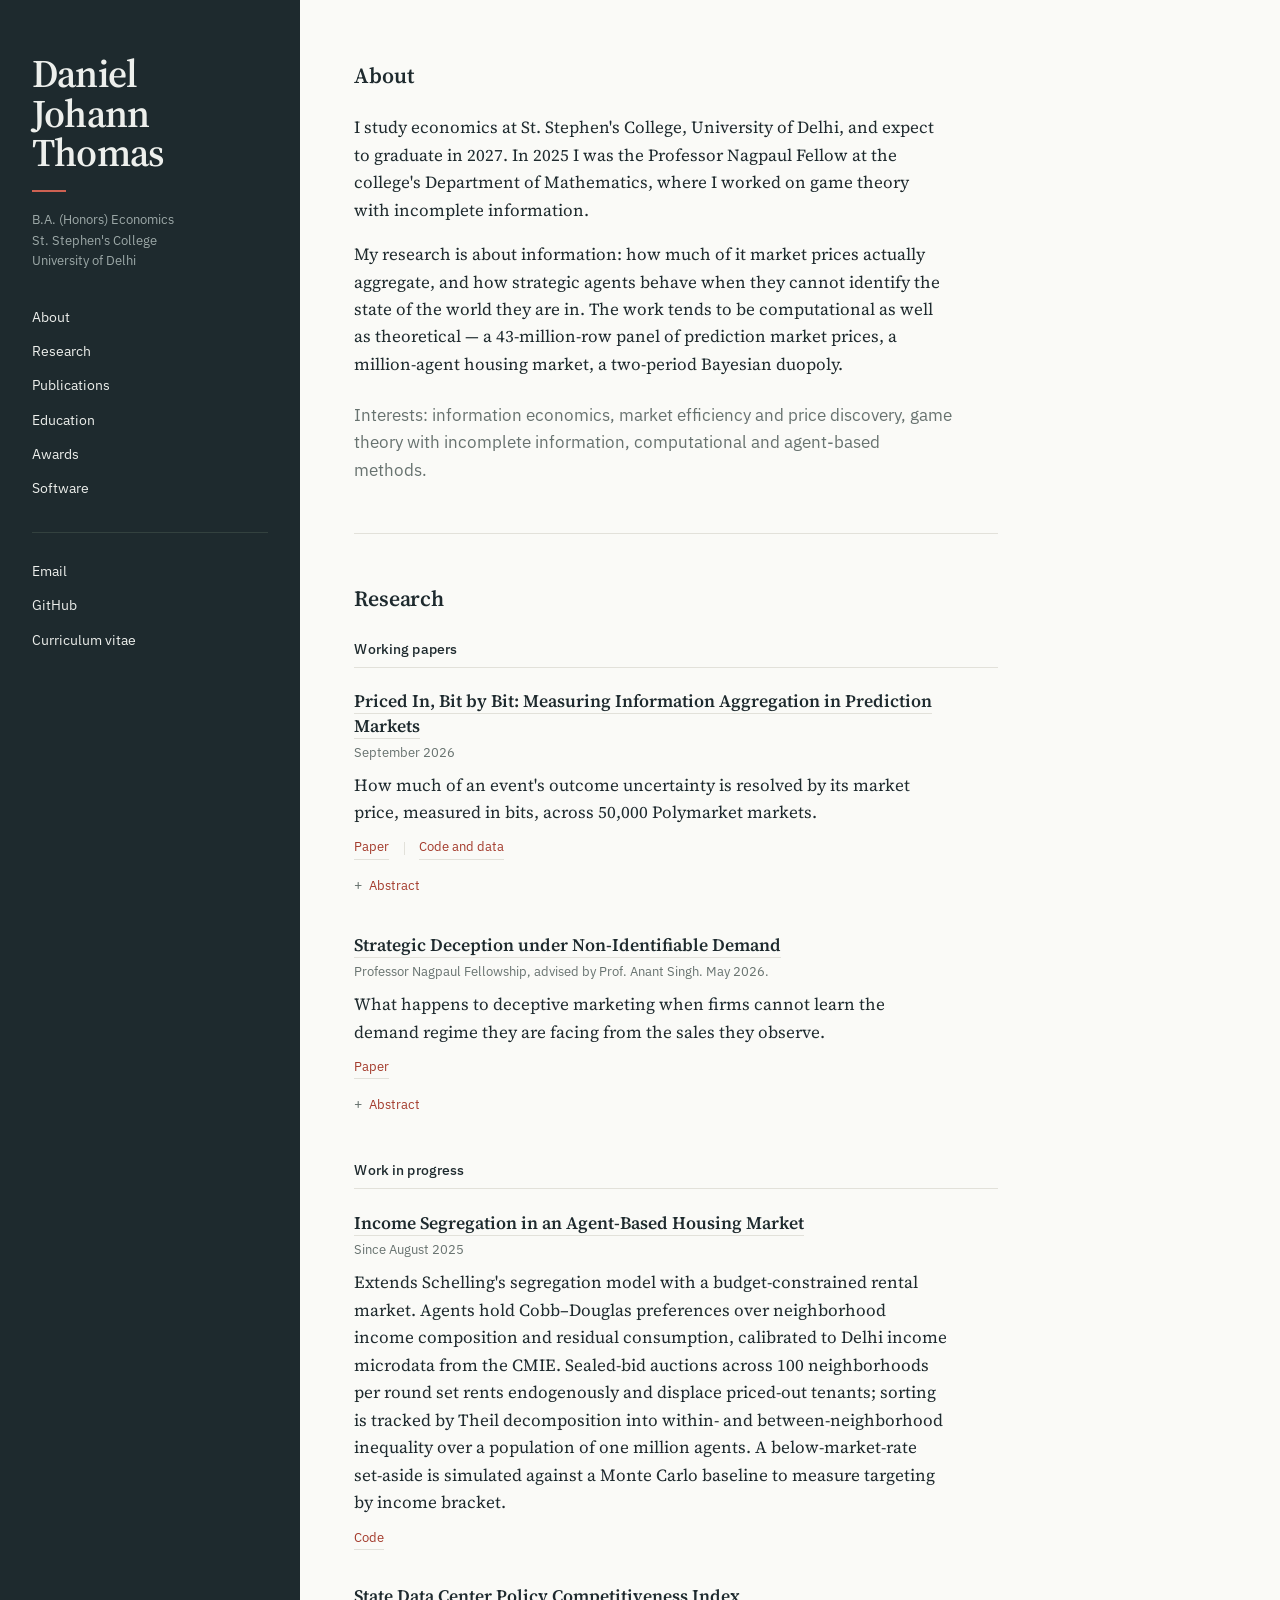
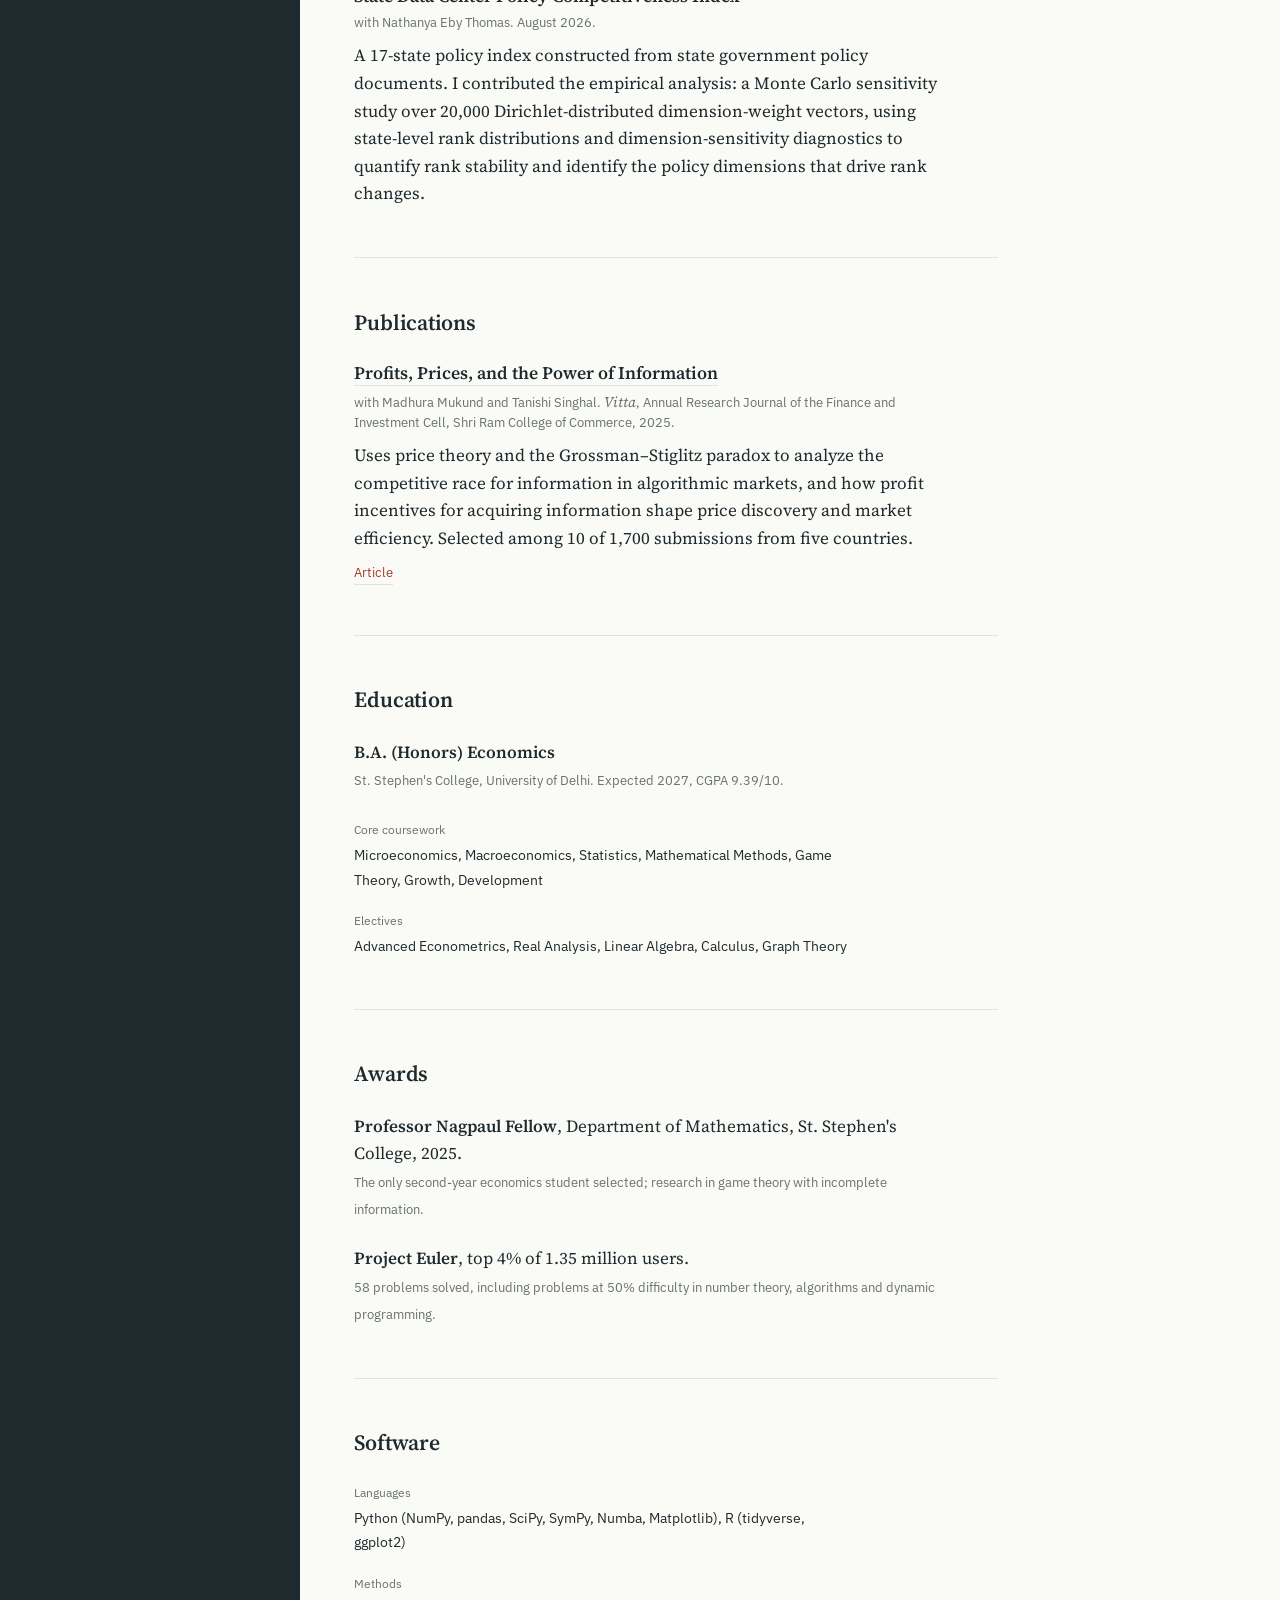
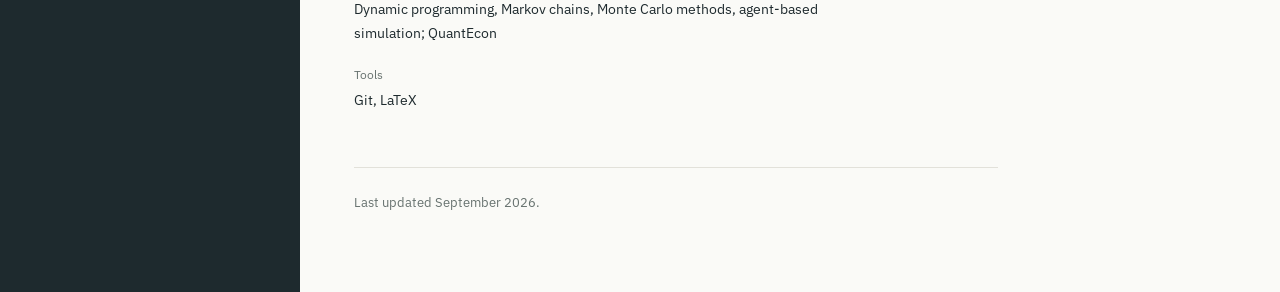
==== index.html @ 1398a34a "updated links" ====
<!DOCTYPE html>
<html lang="en">
<head>
<meta charset="utf-8">
<meta name="viewport" content="width=device-width, initial-scale=1">
<title>Daniel Johann Thomas</title>

<!-- ============================================================
     LINKS TO FILL IN before you publish (search for "FILL IN"):
       1. cv.pdf                              -> drop your CV in the repo root
       2. papers/priced-in-bit-by-bit.pdf     -> prediction markets paper
       3. papers/strategic-deception.pdf      -> Nagpaul paper
       4. GitHub repo URLs (3 of them)
       5. The Vitta article URL
       6. og:url / canonical, if your site lives somewhere else
     ============================================================ -->

<meta name="description" content="Daniel Johann Thomas is an undergraduate economist at St. Stephen's College, University of Delhi, working on information aggregation in markets, games of incomplete information, and computational economics.">
<link rel="canonical" href="https://danielthomas-econ.github.io/">
<meta property="og:type" content="profile">
<meta property="og:title" content="Daniel Johann Thomas">
<meta property="og:description" content="Undergraduate economist at St. Stephen's College, University of Delhi. Information economics, market efficiency, and computational methods.">
<meta property="og:url" content="https://danielthomas-econ.github.io/">
<meta name="twitter:card" content="summary">

<link rel="preconnect" href="https://fonts.googleapis.com">
<link rel="preconnect" href="https://fonts.gstatic.com" crossorigin>
<link href="https://fonts.googleapis.com/css2?family=IBM+Plex+Sans:wght@400;500&family=Source+Serif+4:ital,opsz,wght@0,8..60,400..700;1,8..60,400..700&display=swap" rel="stylesheet">

<style>
:root{
  --paper:#FAFAF7;
  --ink:#1E2A2E;
  --muted:#67726F;
  --rule:#E2E1DA;
  --accent:#A33A2B;
  --rail-bg:#1E2A2E;
  --rail-ink:#EDEFEC;
  --rail-muted:#9DA9A8;
  --rail-rule:#33413F;
  --rail-accent:#CE6152;
  --serif:'Source Serif 4','Iowan Old Style',Georgia,'Times New Roman',serif;
  --sans:'IBM Plex Sans',-apple-system,BlinkMacSystemFont,'Segoe UI',Helvetica,Arial,sans-serif;
}
@media (prefers-color-scheme: dark){
  :root{
    --paper:#15191A;
    --ink:#E4E8E5;
    --muted:#96A09E;
    --rule:#29312F;
    --accent:#E08272;
    --rail-bg:#0E1213;
    --rail-ink:#E9ECEA;
    --rail-muted:#8E9A98;
    --rail-rule:#252D2E;
    --rail-accent:#E08272;
  }
}

*,*::before,*::after{box-sizing:border-box;}
html{scroll-behavior:smooth;-webkit-text-size-adjust:100%;}
body{
  margin:0;
  background:var(--paper);
  color:var(--ink);
  font-family:var(--serif);
  font-size:17px;
  line-height:1.62;
  font-synthesis-weight:none;
  -webkit-font-smoothing:antialiased;
}

.skip{
  position:absolute;left:-9999px;top:0;z-index:10;
  background:var(--paper);color:var(--accent);
  padding:.6rem 1rem;font-family:var(--sans);font-size:.85rem;
}
.skip:focus{left:0;}

a{color:inherit;}
a:focus-visible,summary:focus-visible{
  outline:2px solid var(--accent);
  outline-offset:3px;
  border-radius:1px;
}

/* ---------- layout ---------- */
.shell{
  display:grid;
  grid-template-columns:300px minmax(0,1fr);
  min-height:100vh;
  background:linear-gradient(to right,var(--rail-bg) 0 300px,var(--paper) 300px);
}

/* ---------- rail ---------- */
.rail{
  background:var(--rail-bg);
  color:var(--rail-ink);
  padding:3.4rem 2rem 2.4rem;
  position:sticky;top:0;
  height:100vh;height:100dvh;
  overflow-y:auto;
}
.rail .portrait{
  display:block;width:104px;height:104px;
  object-fit:cover;border-radius:50%;
  margin:0 0 1.6rem;
}
.rail h1{
  font-family:var(--serif);
  font-size:2.45rem;
  font-weight:600;
  line-height:1.0;
  letter-spacing:-.02em;
  margin:0;
}
.rail h1 span{display:block;}
.mark{
  width:34px;height:2px;
  background:var(--rail-accent);
  margin:1.15rem 0 1.05rem;
}
.rail .role{
  font-family:var(--sans);
  font-size:.83rem;
  line-height:1.55;
  color:var(--rail-muted);
  margin:0;
}
.rail nav{margin-top:2rem;}
.rail ul{list-style:none;margin:0;padding:0;}
.rail li{margin:0 0 .42rem;}
.rail nav a,.contact a{
  font-family:var(--sans);
  font-size:.86rem;
  color:var(--rail-ink);
  text-decoration:none;
  border-bottom:1px solid transparent;
  padding-bottom:1px;
  transition:border-color .15s ease,color .15s ease;
}
.rail nav a:hover,.contact a:hover{
  color:var(--rail-accent);
  border-bottom-color:var(--rail-accent);
}
.contact{
  margin-top:1.9rem;
  padding-top:1.5rem;
  border-top:1px solid var(--rail-rule);
}
.contact a{word-break:break-word;}

/* ---------- content ---------- */
main{padding:3.6rem 3.4rem 5rem;max-width:47rem;}
section{margin:0 0 3.1rem;scroll-margin-top:1.5rem;}
section:first-of-type{margin-top:0;}
section + section{
  padding-top:2.9rem;
  border-top:1px solid var(--rule);
}
h2{
  font-family:var(--serif);
  font-size:1.36rem;
  font-weight:600;
  letter-spacing:-.01em;
  margin:0 0 1.35rem;
  scroll-margin-top:1.5rem;
}
h3{
  font-family:var(--sans);
  font-size:.85rem;
  font-weight:500;
  letter-spacing:.01em;
  color:var(--ink);
  margin:2.6rem 0 1.35rem;
  padding-bottom:.45rem;
  border-bottom:1px solid var(--rule);
}
h3:first-of-type{margin-top:0;}
p{margin:0 0 1.05rem;max-width:66ch;}
p:last-child{margin-bottom:0;}

.lede p{font-size:1.06rem;}
.interests{
  font-family:var(--sans);
  font-size:.88rem;
  line-height:1.6;
  color:var(--muted);
  max-width:60ch;
  margin-top:1.5rem;
}

/* ---------- entries ---------- */
.entry{margin:0 0 2.15rem;max-width:66ch;}
.entry:last-child{margin-bottom:0;}
.entry .title{
  font-size:1.1rem;
  font-weight:600;
  line-height:1.38;
  margin:0 0 .3rem;
  max-width:none;
}
.entry .title a{
  text-decoration:none;
  border-bottom:1px solid var(--rule);
  transition:border-color .15s ease,color .15s ease;
}
.entry .title a:hover{color:var(--accent);border-bottom-color:var(--accent);}
.meta{
  font-family:var(--sans);
  font-size:.82rem;
  line-height:1.55;
  color:var(--muted);
  margin:0 0 .55rem;
  max-width:none;
}
.meta em{font-family:var(--serif);font-size:.9rem;font-style:italic;}
.summary{margin:0 0 .6rem;}

.links{
  font-family:var(--sans);
  font-size:.82rem;
  margin:.55rem 0 0;
  display:flex;
  flex-wrap:wrap;
  align-items:center;
  gap:.55rem .9rem;
  max-width:none;
}
.links a{
  color:var(--accent);
  text-decoration:none;
  border-bottom:1px solid var(--rule);
  padding-bottom:1px;
  transition:border-color .15s ease;
}
.links a:hover{border-bottom-color:var(--accent);}
.links .sep{
  display:inline-block;
  width:1px;height:.82rem;
  background:var(--rule);
}

/* ---------- abstracts ---------- */
details{margin-top:.7rem;max-width:66ch;}
summary{
  font-family:var(--sans);
  font-size:.82rem;
  color:var(--accent);
  cursor:pointer;
  list-style:none;
  display:inline-flex;
  align-items:baseline;
  gap:.42rem;
}
summary::-webkit-details-marker{display:none;}
summary::before{
  content:"+";
  font-family:var(--sans);
  font-size:.86rem;
  line-height:1;
  color:var(--muted);
}
details[open] summary::before{content:"\2212";}
details[open] summary{margin-bottom:.6rem;}
details .body{
  font-size:.97rem;
  color:var(--muted);
  border-left:1px solid var(--rule);
  padding-left:1.1rem;
}
details .body p{color:var(--muted);}

/* ---------- compact lists ---------- */
.stack{list-style:none;margin:0;padding:0;max-width:66ch;}
.stack > li{margin:0 0 1.4rem;}
.stack > li:last-child{margin-bottom:0;}
.stack .what{font-weight:600;}
.spaced{margin-top:1.6rem;}
.tools{
  font-family:var(--sans);
  font-size:.9rem;
  line-height:1.72;
  max-width:62ch;
}
.tools dt{color:var(--muted);font-size:.78rem;margin-top:1.1rem;}
.tools dt:first-child{margin-top:0;}
.tools dd{margin:.15rem 0 0;}

footer{
  margin-top:3.4rem;
  padding-top:1.5rem;
  border-top:1px solid var(--rule);
  font-family:var(--sans);
  font-size:.79rem;
  color:var(--muted);
}

/* ---------- responsive ---------- */
@media (max-width:900px){
  .shell{grid-template-columns:1fr;background:var(--paper);}
  .rail{
    position:static;height:auto;
    padding:2.6rem 1.6rem 2.2rem;
  }
  .rail h1{font-size:2.15rem;}
  .rail nav{margin-top:1.6rem;}
  .rail nav ul{display:flex;flex-wrap:wrap;gap:.35rem 1.1rem;}
  .rail nav li{margin:0;}
  .contact ul{display:flex;flex-wrap:wrap;gap:.35rem 1.1rem;}
  main{padding:2.6rem 1.6rem 3.4rem;}
  section{margin-bottom:2.5rem;}
  section + section{padding-top:2.4rem;}
}
@media (max-width:420px){
  body{font-size:16px;}
  .rail h1{font-size:1.95rem;}
}
@media (prefers-reduced-motion: reduce){
  html{scroll-behavior:auto;}
  *{transition:none !important;}
}
</style>
</head>

<body>
<a class="skip" href="#main">Skip to content</a>

<div class="shell">

  <aside class="rail">
    <!-- Optional photo: drop a square headshot at img/portrait.jpg and uncomment.
    <img class="portrait" src="img/portrait.jpg" alt="Daniel Johann Thomas">
    -->

    <h1><span>Daniel</span><span>Johann</span><span>Thomas</span></h1>
    <div class="mark"></div>
    <p class="role">
      B.A. (Honors) Economics<br>
      St.&nbsp;Stephen's College<br>
      University of Delhi
    </p>

    <nav aria-label="Sections">
      <ul>
        <li><a href="#about">About</a></li>
        <li><a href="#research">Research</a></li>
        <li><a href="#publications">Publications</a></li>
        <li><a href="#education">Education</a></li>
        <li><a href="#awards">Awards</a></li>
        <li><a href="#tools">Software</a></li>
      </ul>
    </nav>

    <div class="contact">
      <ul>
        <li><a href="mailto:danieljohannthomas@gmail.com">Email</a></li>
        <li><a href="https://github.com/danielthomas-econ">GitHub</a></li>
        <!-- FILL IN: put your CV at the repo root as cv.pdf -->
        <li><a href="Daniel Thomas - CV.pdf">Curriculum vitae</a></li>
      </ul>
    </div>
  </aside>

  <main id="main">

    <section id="about" class="lede">
      <h2>About</h2>
      <p>I study economics at St. Stephen's College, University of Delhi, and expect to graduate in 2027. In 2025 I was the Professor Nagpaul Fellow at the college's Department of Mathematics, where I worked on game theory with incomplete information.</p>
      <p>My research is about information: how much of it market prices actually aggregate, and how strategic agents behave when they cannot identify the state of the world they are in. The work tends to be computational as well as theoretical — a 43-million-row panel of prediction market prices, a million-agent housing market, a two-period Bayesian duopoly.</p>
      <p class="interests">Interests: information economics, market efficiency and price discovery, game theory with incomplete information, computational and agent-based methods.</p>
    </section>

    <section id="research">
      <h2>Research</h2>

      <h3>Working papers</h3>

      <div class="entry">
        <!-- FILL IN: papers/priced-in-bit-by-bit.pdf -->
        <p class="title"><a href="papers/polymarket.pdf">Priced In, Bit by Bit: Measuring Information Aggregation in Prediction Markets</a></p>
        <p class="meta">September 2026</p>
        <p class="summary">How much of an event's outcome uncertainty is resolved by its market price, measured in bits, across 50,000 Polymarket markets.</p>
        <p class="links">
          <a href="papers/polymarket.pdf">Paper</a>
          <span class="sep" aria-hidden="true"></span>
          <!-- FILL IN: replace with the repository URL -->
          <a href="https://github.com/danielthomas-econ/pricing_in_information">Code and data</a>
        </p>
        <details>
          <summary>Abstract</summary>
          <div class="body">
            <p>I build an hourly panel of 43 million observations covering roughly 50,000 markets from Polymarket's API, and apply Shannon's information theory to quantify how much outcome uncertainty is resolved by market prices. Prices resolve 53.65% of outcome uncertainty on average, rising from 36.36% more than four months before resolution to over 90% one day out, a pattern that is robust across market structures (Negative Risk versus standard). Testing Samuelson's martingale property, I find deviations from a fair game that are statistically significant but economically negligible (R² = 0.025), consistent with the efficient incorporation of information into prices.</p>
          </div>
        </details>
      </div>

      <div class="entry">
        <!-- FILL IN: papers/strategic-deception.pdf -->
        <p class="title"><a href="papers/strategic-deception.pdf">Strategic Deception under Non-Identifiable Demand</a></p>
        <p class="meta">Professor Nagpaul Fellowship, advised by Prof. Anant Singh. May 2026.</p>
        <p class="summary">What happens to deceptive marketing when firms cannot learn the demand regime they are facing from the sales they observe.</p>
        <p class="links">
          <a href="papers/strategic-deception.pdf">Paper</a>
        </p>
        <details>
          <summary>Abstract</summary>
          <div class="body">
            <p>I develop a two-period Bayesian duopoly in which firms choose how much to deceive consumers whose tolerance for deception is unknown, and in which observed sales cannot identify true market demand because demand mappings overlap across regimes. Heterogeneity in beliefs generates a unique asymmetric Bayesian Nash equilibrium with strategic complementarity in deceptive marketing. I show that competition amplifies belief errors rather than correcting them, creating a strictly positive probability of complete market collapse.</p>
          </div>
        </details>
      </div>

      <h3>Work in progress</h3>

      <div class="entry">
        <!-- FILL IN: replace with the repository URL -->
        <p class="title"><a href="https://github.com/danielthomas-econ/schelling_income_model">Income Segregation in an Agent-Based Housing Market</a></p>
        <p class="meta">Since August 2025</p>
        <p class="summary">Extends Schelling's segregation model with a budget-constrained rental market. Agents hold Cobb–Douglas preferences over neighborhood income composition and residual consumption, calibrated to Delhi income microdata from the CMIE. Sealed-bid auctions across 100 neighborhoods per round set rents endogenously and displace priced-out tenants; sorting is tracked by Theil decomposition into within- and between-neighborhood inequality over a population of one million agents. A below-market-rate set-aside is simulated against a Monte Carlo baseline to measure targeting by income bracket.</p>
        <p class="links">
          <a href="https://github.com/danielthomas-econ/schelling_income_model">Code</a>
        </p>
      </div>

      <div class="entry">
        <p class="title">State Data Center Policy Competitiveness Index</p>
        <p class="meta">with Nathanya Eby Thomas. August 2026.</p>
        <p class="summary">A 17-state policy index constructed from state government policy documents. I contributed the empirical analysis: a Monte Carlo sensitivity study over 20,000 Dirichlet-distributed dimension-weight vectors, using state-level rank distributions and dimension-sensitivity diagnostics to quantify rank stability and identify the policy dimensions that drive rank changes.</p>
        <!-- FILL IN: add a paper or repo link here once it is public, e.g.
        <p class="links"><a href="papers/data-center-index.pdf">Paper</a></p>
        -->
      </div>

    </section>

    <section id="publications">
      <h2>Publications</h2>

      <div class="entry">
        <!-- FILL IN: the Vitta article URL -->
        <p class="title"><a href="papers/Vitta25_Profits_Prices_Information.pdf">Profits, Prices, and the Power of Information</a></p>
        <p class="meta">with Madhura Mukund and Tanishi Singhal. <em>Vitta</em>, Annual Research Journal of the Finance and Investment Cell, Shri Ram College of Commerce, 2025.</p>
        <p class="summary">Uses price theory and the Grossman–Stiglitz paradox to analyze the competitive race for information in algorithmic markets, and how profit incentives for acquiring information shape price discovery and market efficiency. Selected among 10 of 1,700 submissions from five countries.</p>
        <p class="links">
          <a href="papers/Vitta25_Profits_Prices_Information.pdf">Article</a>
        </p>
      </div>
    </section>

    <section id="education">
      <h2>Education</h2>
      <ul class="stack">
        <li>
          <span class="what">B.A. (Honors) Economics</span><br>
          <span class="meta">St. Stephen's College, University of Delhi. Expected 2027, CGPA 9.39/10.</span>
        </li>
      </ul>
      <dl class="tools spaced">
        <dt>Core coursework</dt>
        <dd>Microeconomics, Macroeconomics, Statistics, Mathematical Methods, Game Theory, Growth, Development</dd>
        <dt>Electives</dt>
        <dd>Advanced Econometrics, Real Analysis, Linear Algebra, Calculus, Graph Theory</dd>
      </dl>
    </section>

    <section id="awards">
      <h2>Awards</h2>
      <ul class="stack">
        <li>
          <span class="what">Professor Nagpaul Fellow</span>, Department of Mathematics, St. Stephen's College, 2025.<br>
          <span class="meta">The only second-year economics student selected; research in game theory with incomplete information.</span>
        </li>
        <li>
          <span class="what">Project Euler</span>, top 4% of 1.35 million users.<br>
          <span class="meta">58 problems solved, including problems at 50% difficulty in number theory, algorithms and dynamic programming.</span>
        </li>
      </ul>
    </section>

    <section id="tools">
      <h2>Software</h2>
      <dl class="tools">
        <dt>Languages</dt>
        <dd>Python (NumPy, pandas, SciPy, SymPy, Numba, Matplotlib), R (tidyverse, ggplot2)</dd>
        <dt>Methods</dt>
        <dd>Dynamic programming, Markov chains, Monte Carlo methods, agent-based simulation; QuantEcon</dd>
        <dt>Tools</dt>
        <dd>Git, LaTeX</dd>
      </dl>
    </section>

    <footer>
      <p>Last updated September 2026.</p>
    </footer>

  </main>
</div>

<script type="application/ld+json">
{
  "@context":"https://schema.org",
  "@type":"Person",
  "name":"Daniel Johann Thomas",
  "email":"mailto:danieljohannthomas@gmail.com",
  "url":"https://danielthomas-econ.github.io/",
  "jobTitle":"Undergraduate student in economics",
  "affiliation":{
    "@type":"CollegeOrUniversity",
    "name":"St. Stephen's College, University of Delhi"
  },
  "knowsAbout":["Information economics","Market efficiency","Game theory","Computational economics"],
  "sameAs":["https://github.com/danielthomas-econ"]
}
</script>
</body>
</html>
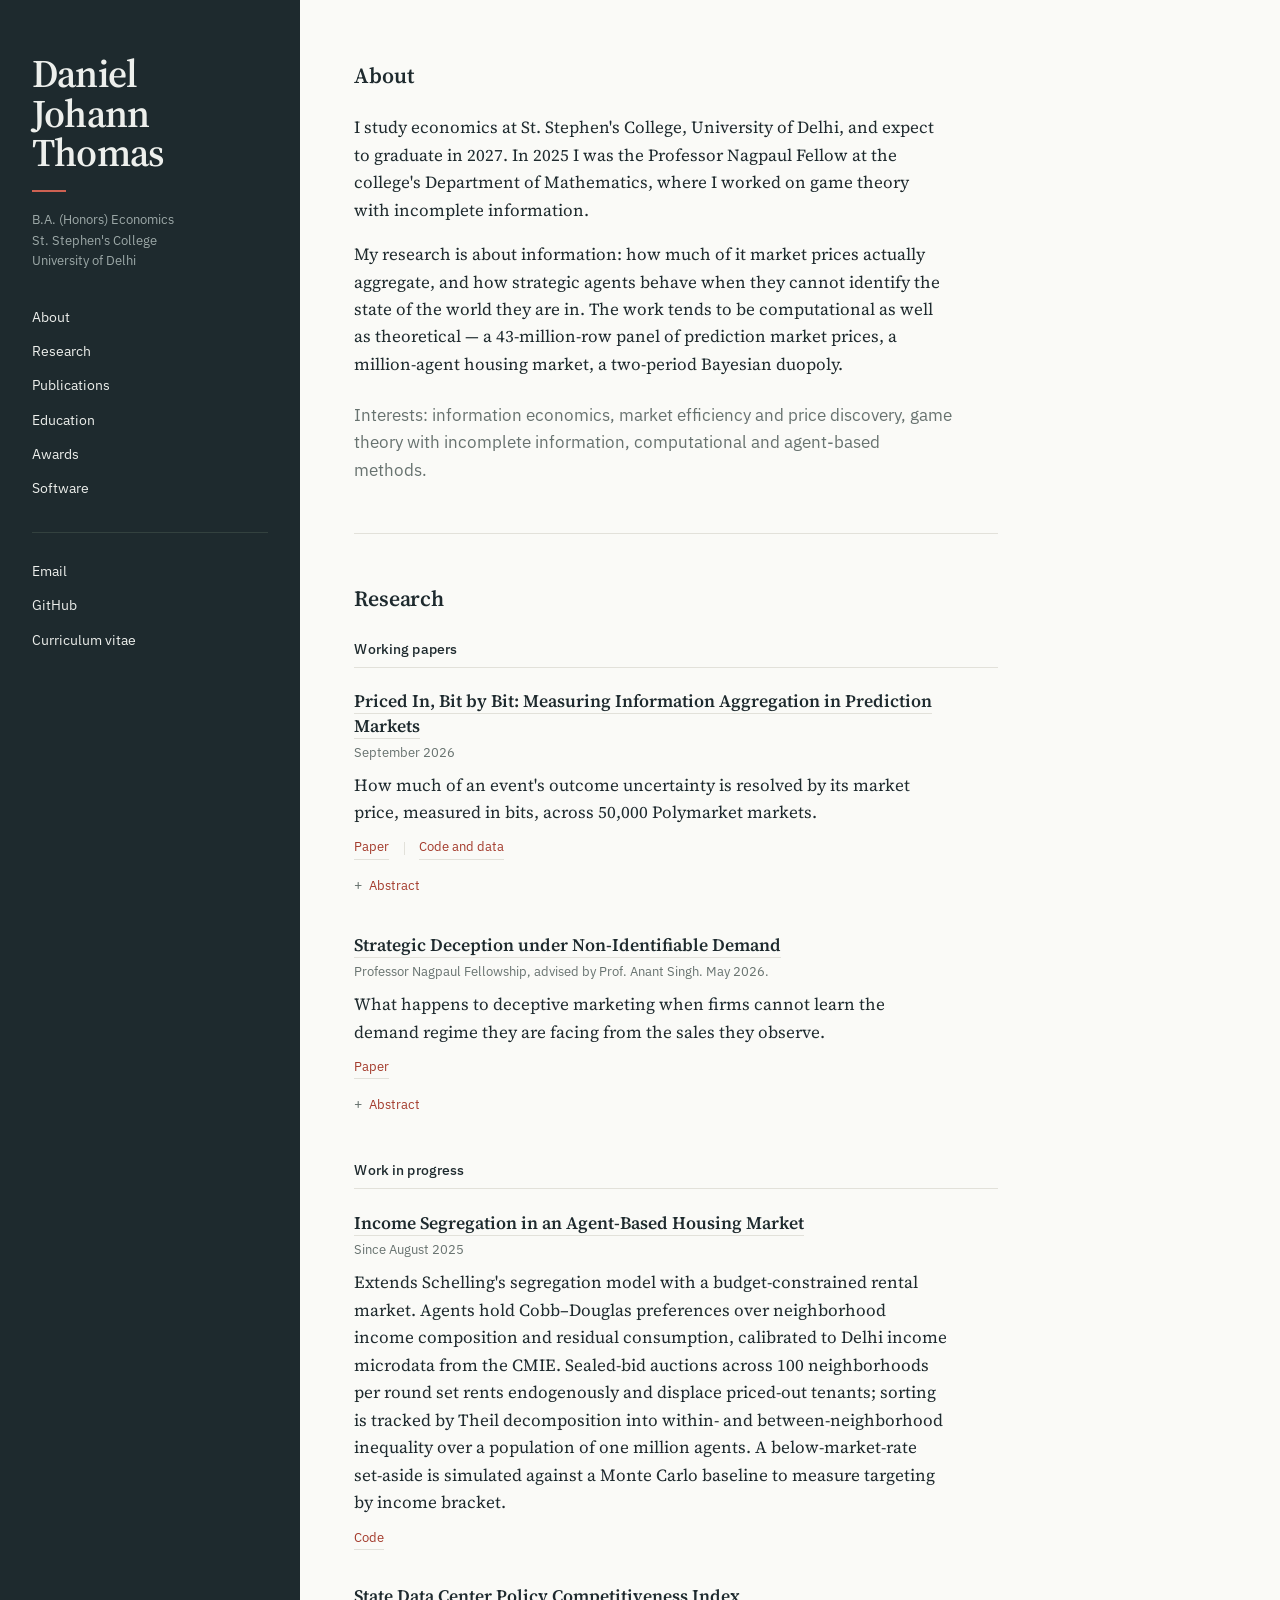
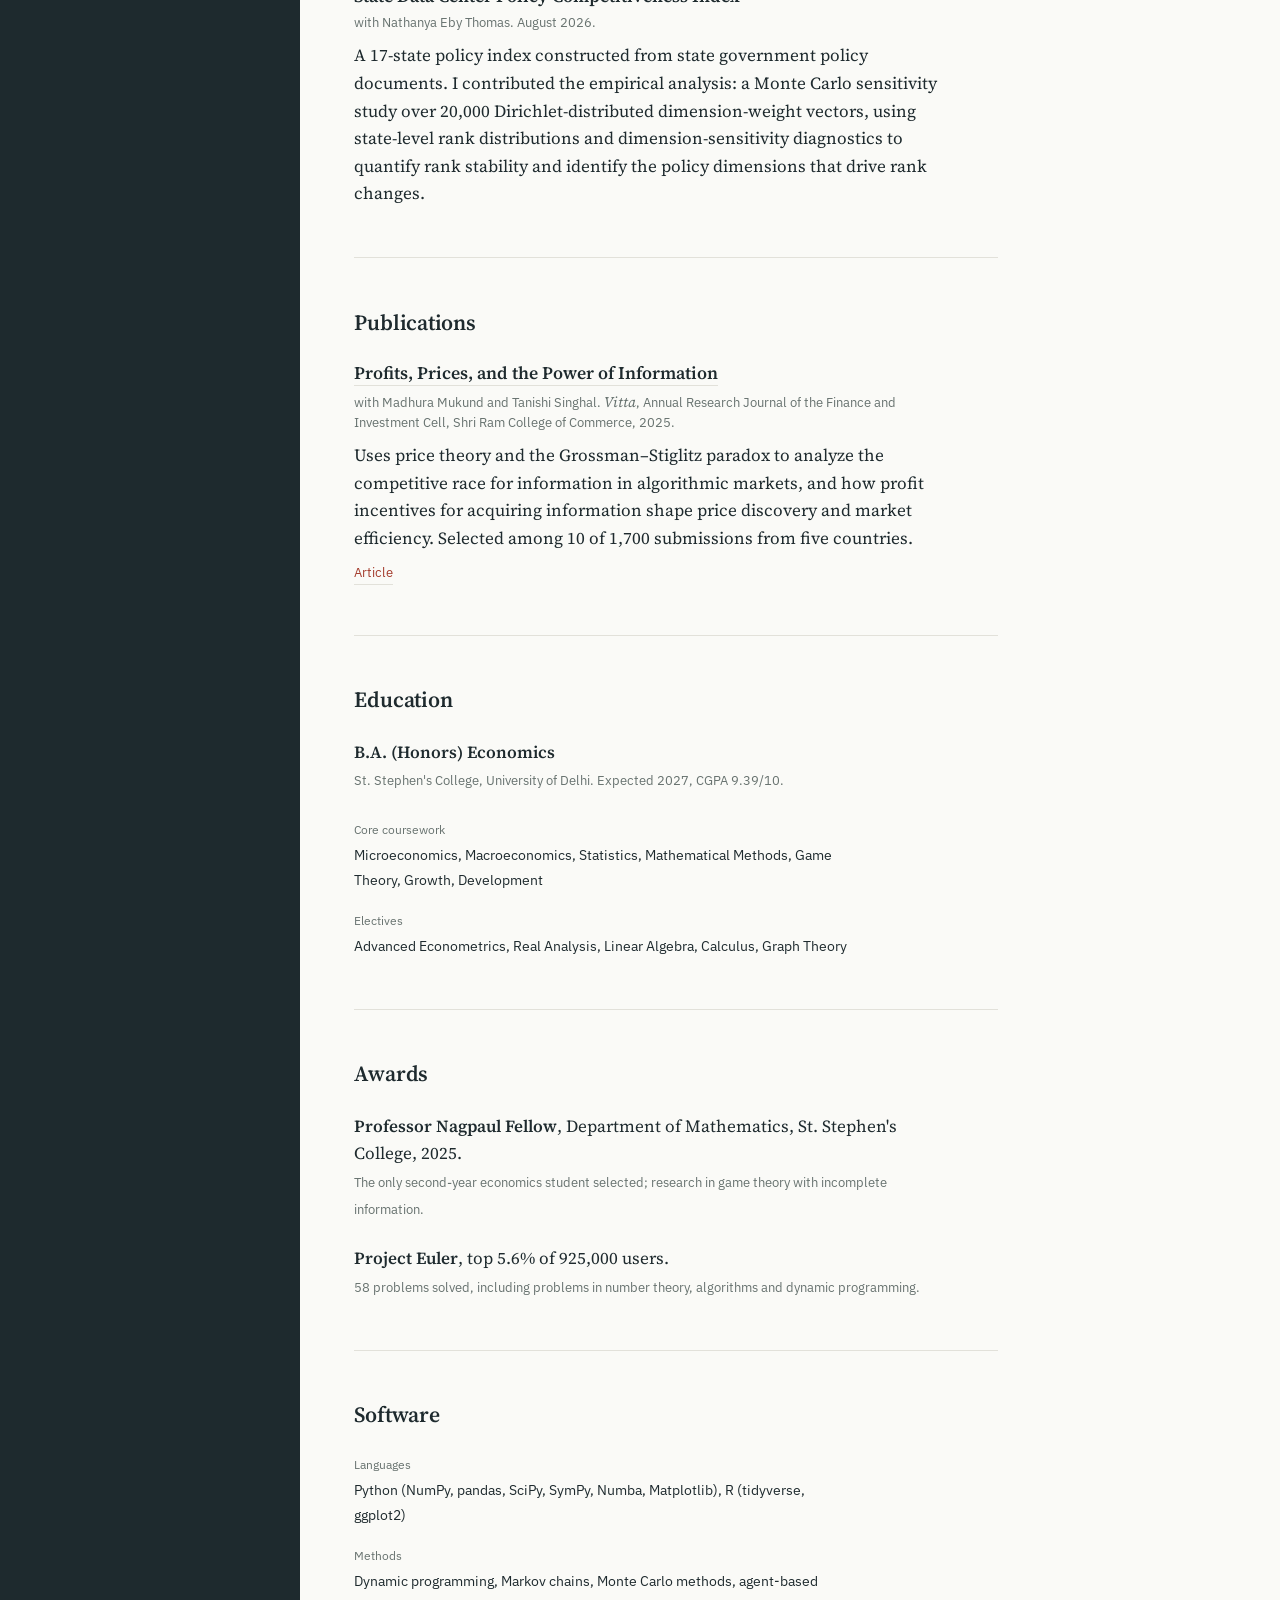
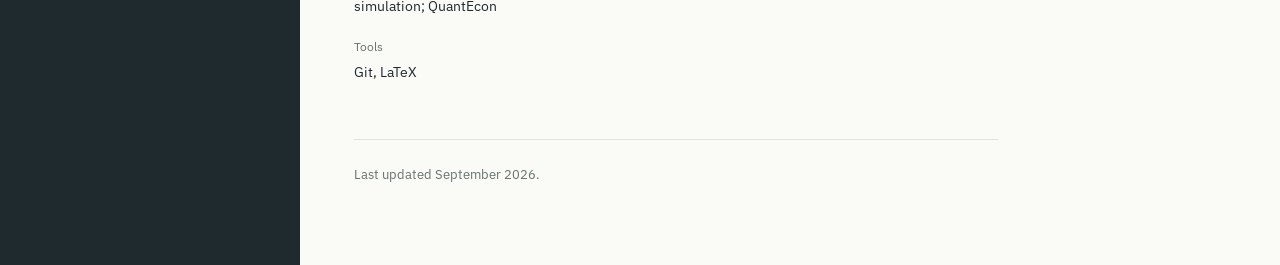
==== commit 548593cb: "updated PE and polymarket abstract" ====
--- a/index.html
+++ b/index.html
@@ -390,8 +390,23 @@
         <details>
           <summary>Abstract</summary>
           <div class="body">
-            <p>I build an hourly panel of 43 million observations covering roughly 50,000 markets from Polymarket's API, and apply Shannon's information theory to quantify how much outcome uncertainty is resolved by market prices. Prices resolve 53.65% of outcome uncertainty on average, rising from 36.36% more than four months before resolution to over 90% one day out, a pattern that is robust across market structures (Negative Risk versus standard). Testing Samuelson's martingale property, I find deviations from a fair game that are statistically significant but economically negligible (R² = 0.025), consistent with the efficient incorporation of information into prices.</p>
-          </div>
+            <p>Prediction markets are typically evaluated on whether their prices are 
+            well calibrated forecasts of eventual outcomes. This paper asks a 
+            different question: how informative are prices? We use Shannon entropy 
+            and mutual information
+            to quantify how much information observing prices tells us about the final 
+            outcome. Using a panel of roughly 50,000 closed binary markets on Polymarket,
+            we find that observing prices on average resolves 53.65\% of uncertainty surrounding 
+            outcomes, consistent across different market structures. Even over 
+            four months from resolution, prices reduce 36.36\% of uncertainty, that 
+            figure jumping up to 90\% one day from resolution. Finally, following 
+            Samuelson's martingales, we show that while price changes are statistically 
+            predictable, any departure from a fair game is economically negligible, 
+            consistent with prices closely following an efficient information aggregation
+            process. These findings are largely consistent with Hayek's claim that 
+            prices aggregate dispersed information, with only small, though significant, 
+            departures from perfect efficiency. 
+         </div>
         </details>
       </div>
 
@@ -472,8 +487,8 @@
           <span class="meta">The only second-year economics student selected; research in game theory with incomplete information.</span>
         </li>
         <li>
-          <span class="what">Project Euler</span>, top 4% of 1.35 million users.<br>
-          <span class="meta">58 problems solved, including problems at 50% difficulty in number theory, algorithms and dynamic programming.</span>
+          <span class="what">Project Euler</span>, top 5.6% of 925,000 users.<br>
+          <span class="meta">58 problems solved, including problems in number theory, algorithms and dynamic programming.</span>
         </li>
       </ul>
     </section>
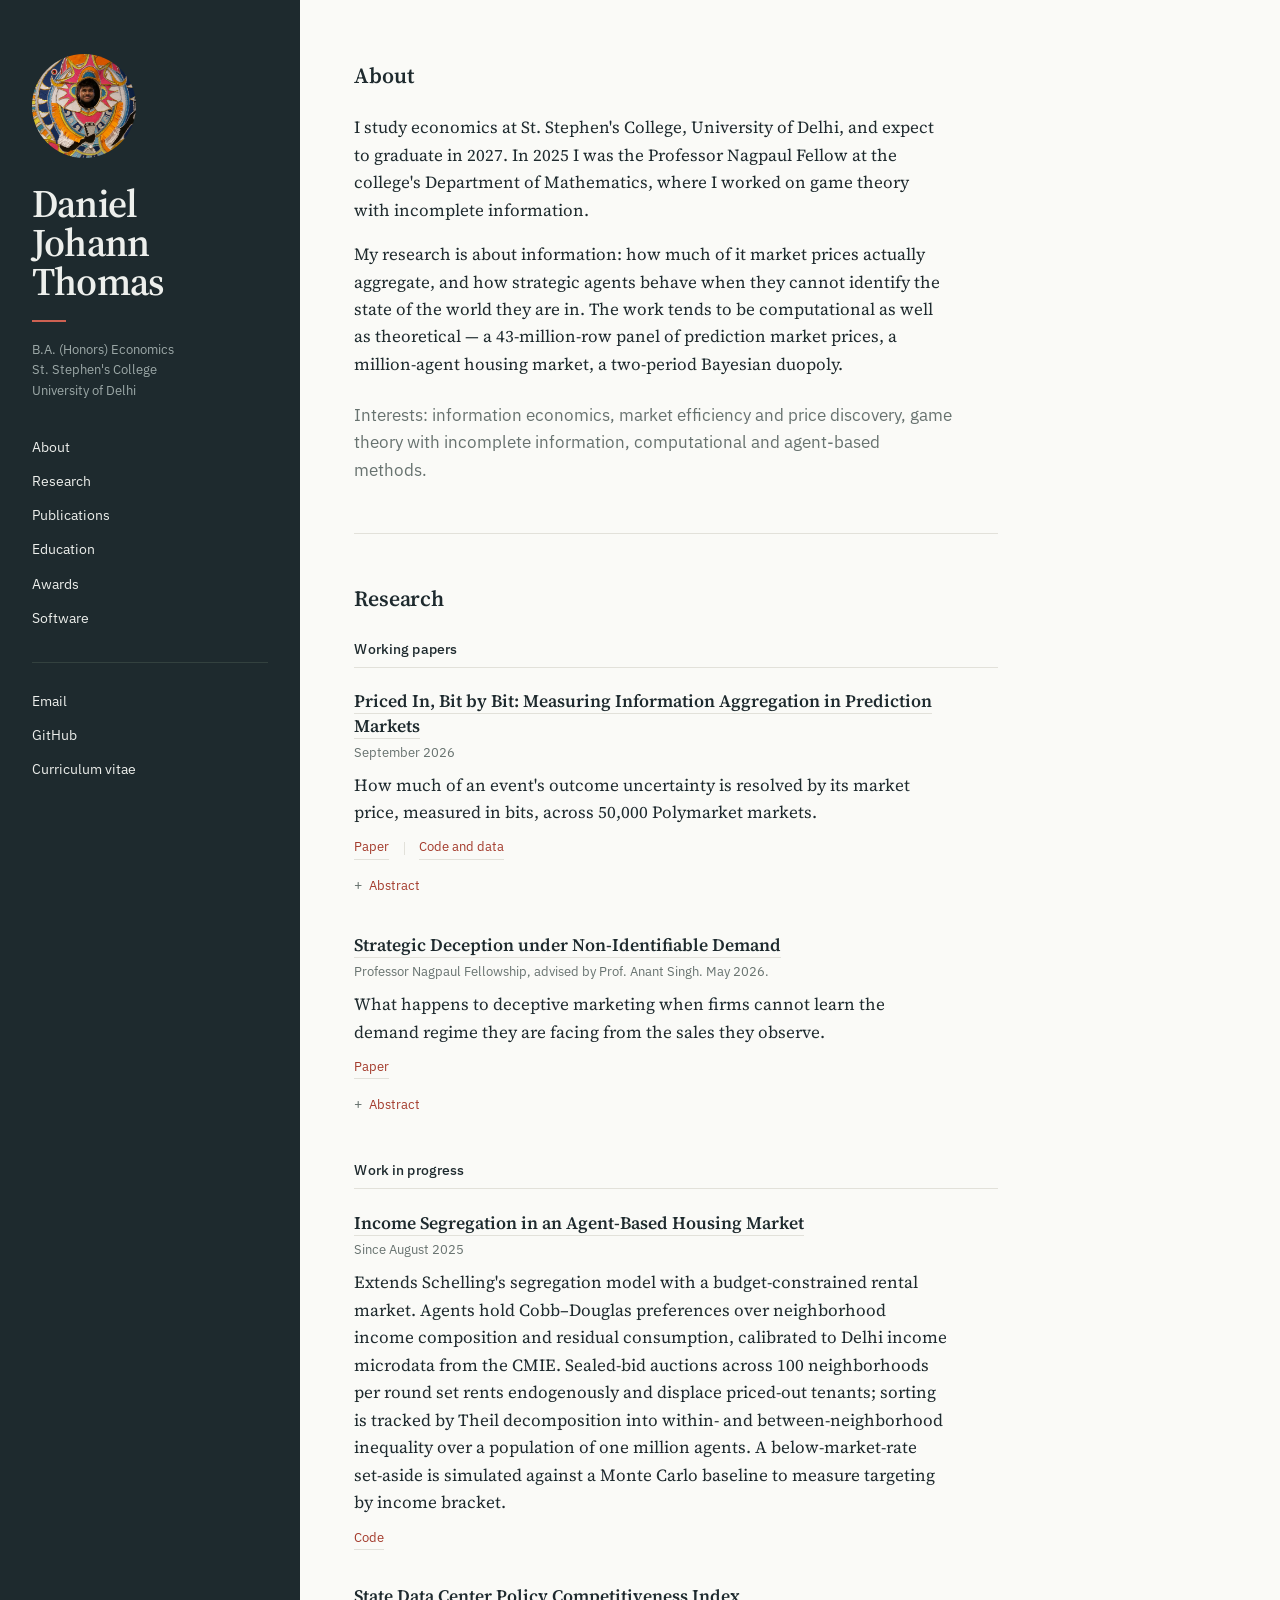
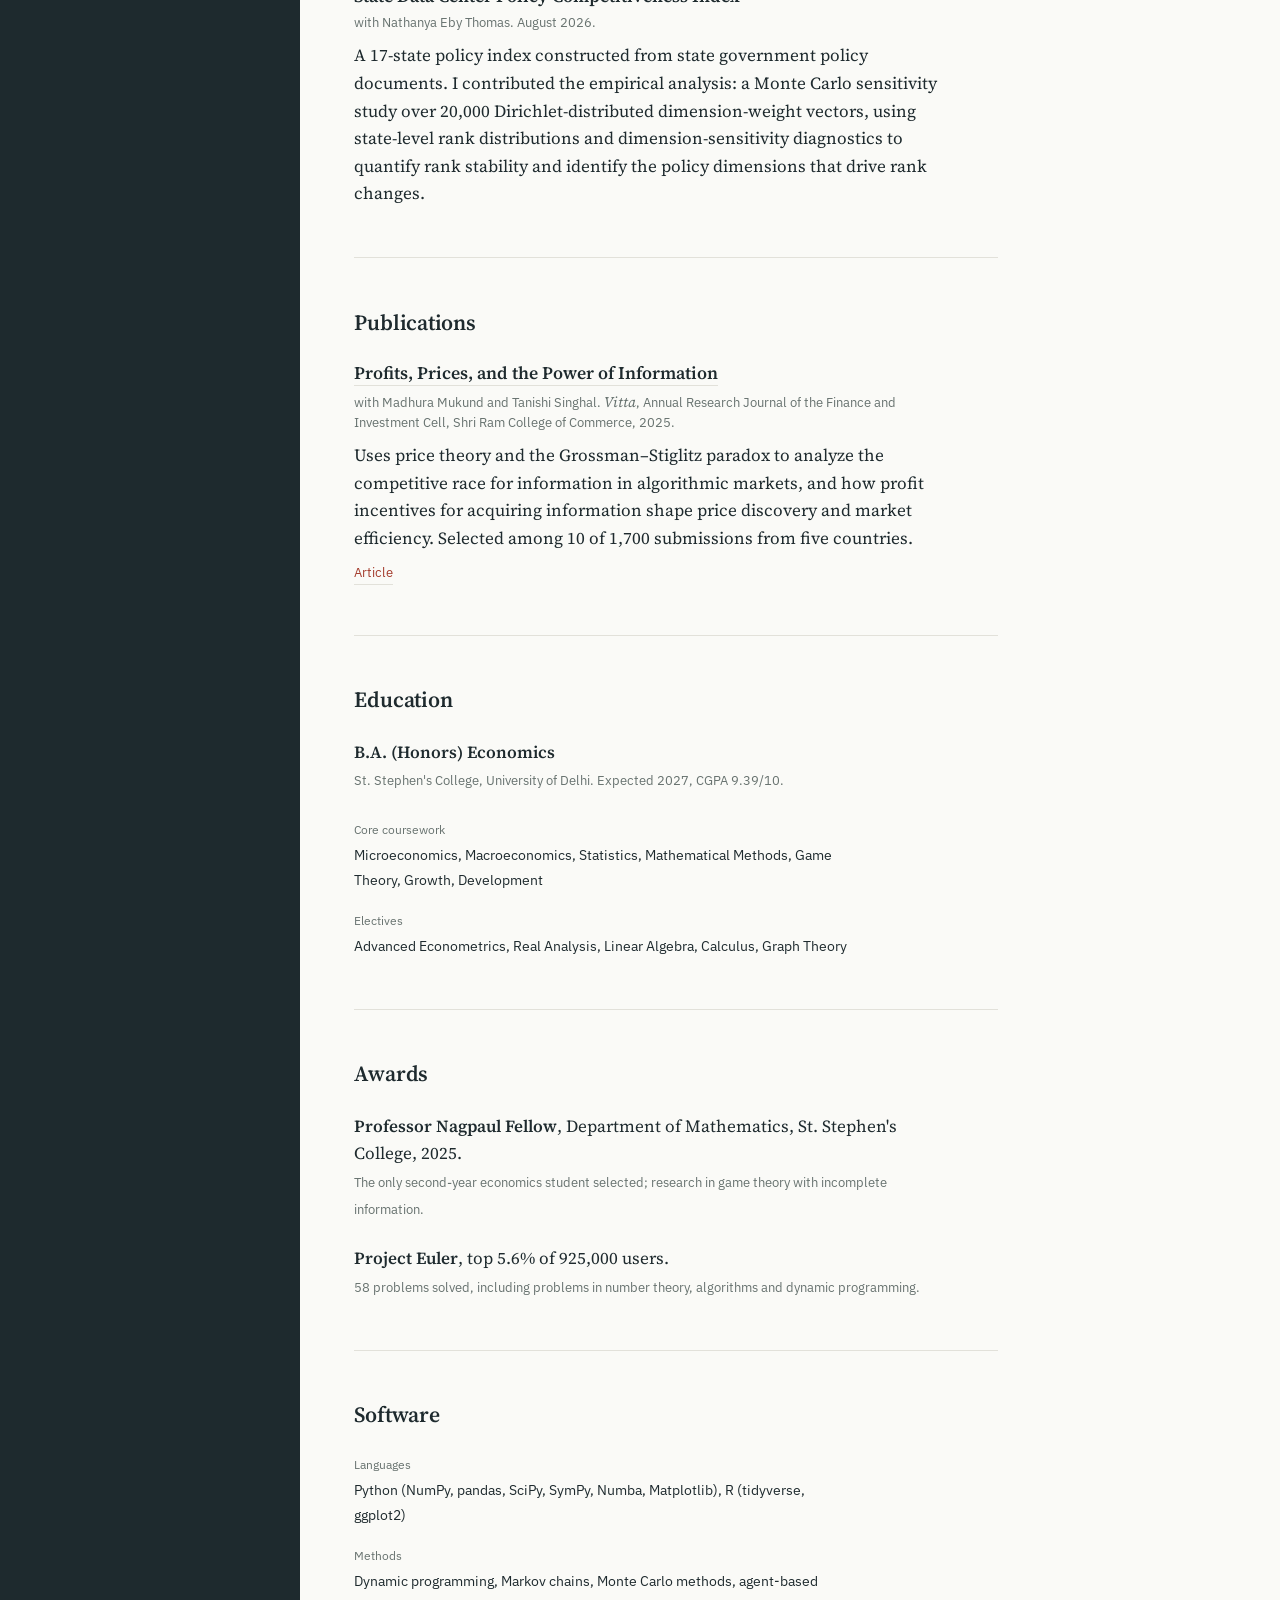
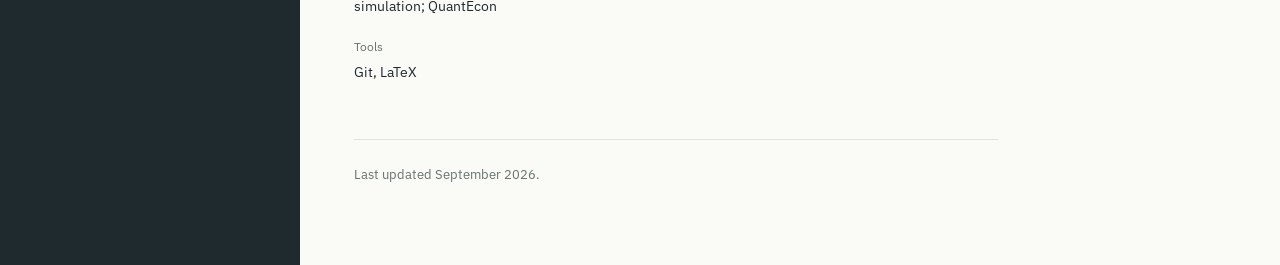
==== commit 4ed4af14: "added photo tester" ====
--- a/index.html
+++ b/index.html
@@ -329,9 +329,7 @@
 <div class="shell">
 
   <aside class="rail">
-    <!-- Optional photo: drop a square headshot at img/portrait.jpg and uncomment.
     <img class="portrait" src="img/portrait.jpg" alt="Daniel Johann Thomas">
-    -->
 
     <h1><span>Daniel</span><span>Johann</span><span>Thomas</span></h1>
     <div class="mark"></div>
@@ -396,9 +394,9 @@
             and mutual information
             to quantify how much information observing prices tells us about the final 
             outcome. Using a panel of roughly 50,000 closed binary markets on Polymarket,
-            we find that observing prices on average resolves 53.65\% of uncertainty surrounding 
+            we find that observing prices on average resolves 53.65% of uncertainty surrounding 
             outcomes, consistent across different market structures. Even over 
-            four months from resolution, prices reduce 36.36\% of uncertainty, that 
+            four months from resolution, prices reduce 36.36% of uncertainty, that 
             figure jumping up to 90\% one day from resolution. Finally, following 
             Samuelson's martingales, we show that while price changes are statistically 
             predictable, any departure from a fair game is economically negligible, 
@@ -412,11 +410,11 @@
 
       <div class="entry">
         <!-- FILL IN: papers/strategic-deception.pdf -->
-        <p class="title"><a href="papers/strategic-deception.pdf">Strategic Deception under Non-Identifiable Demand</a></p>
+        <p class="title"><a href="papers/nagpaul paper.pdf">Strategic Deception under Non-Identifiable Demand</a></p>
         <p class="meta">Professor Nagpaul Fellowship, advised by Prof. Anant Singh. May 2026.</p>
         <p class="summary">What happens to deceptive marketing when firms cannot learn the demand regime they are facing from the sales they observe.</p>
         <p class="links">
-          <a href="papers/strategic-deception.pdf">Paper</a>
+          <a href="papers/nagpaul paper.pdf">Paper</a>
         </p>
         <details>
           <summary>Abstract</summary>
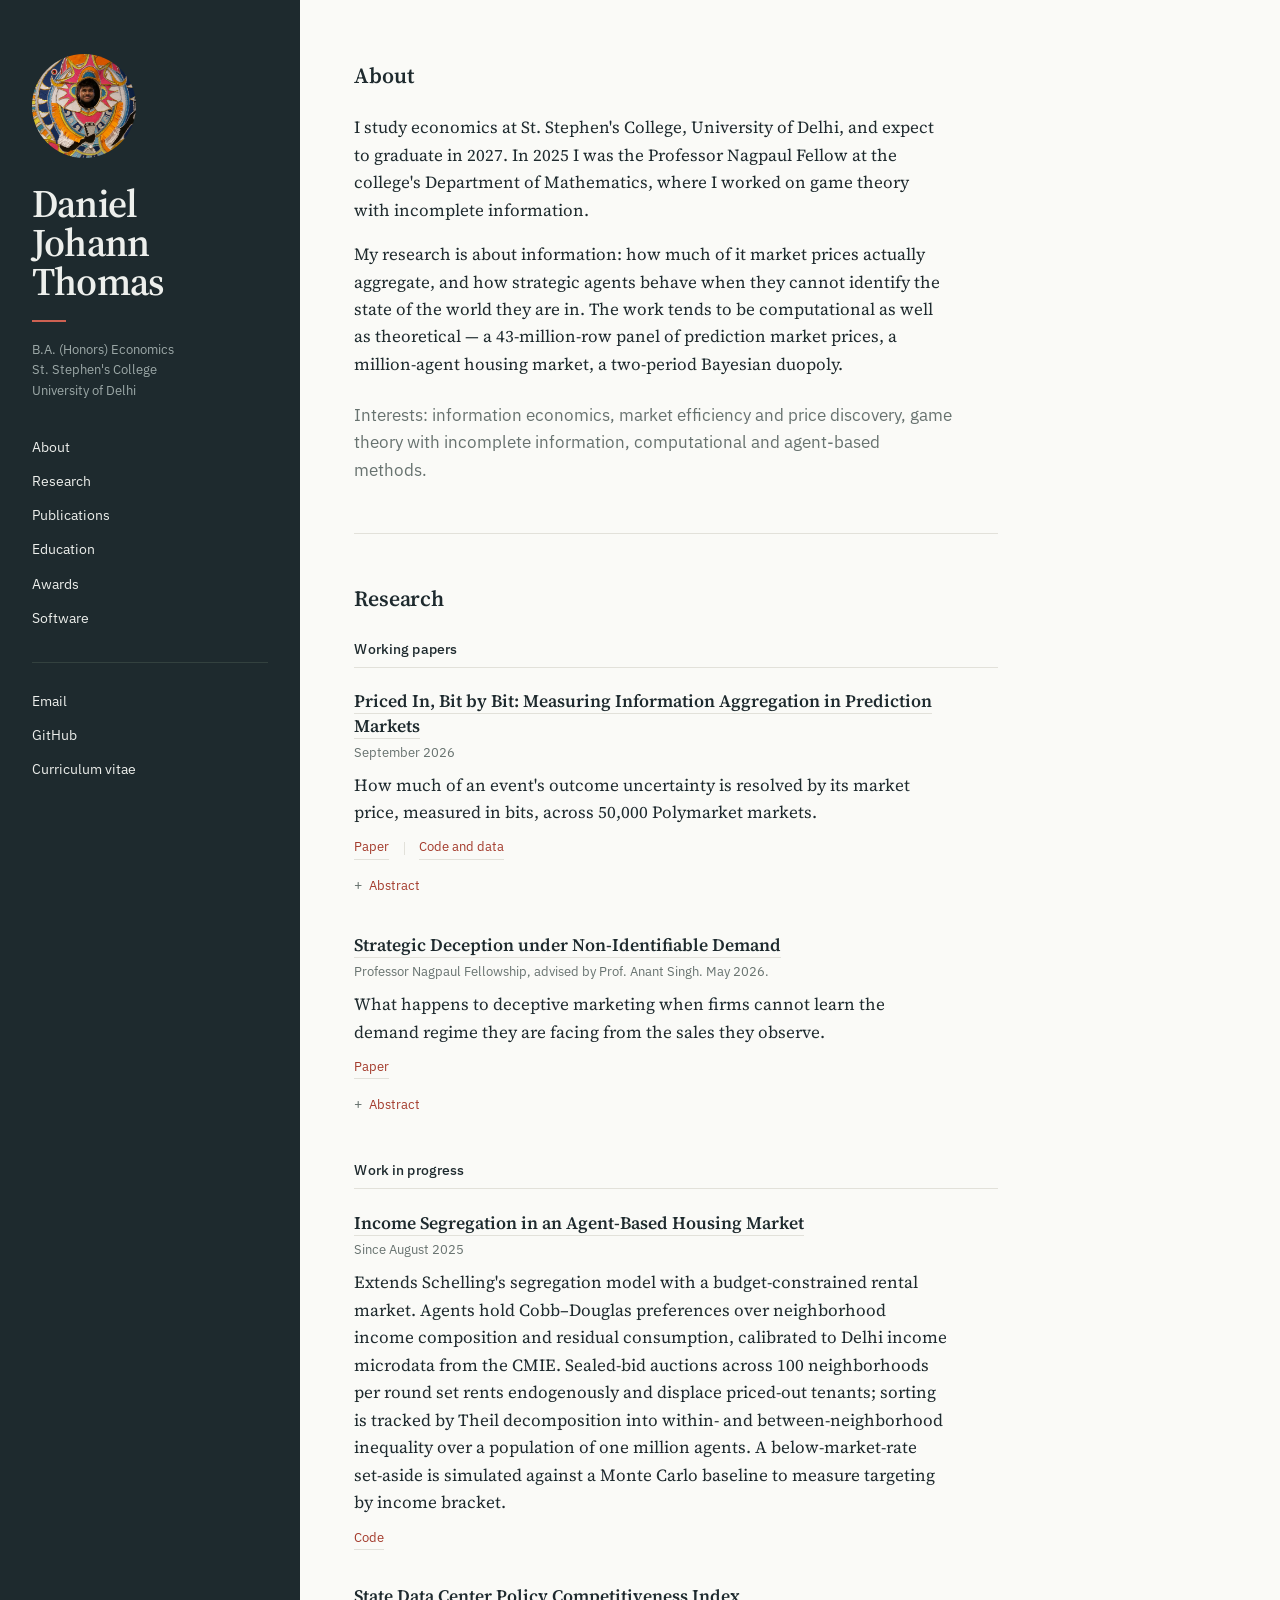
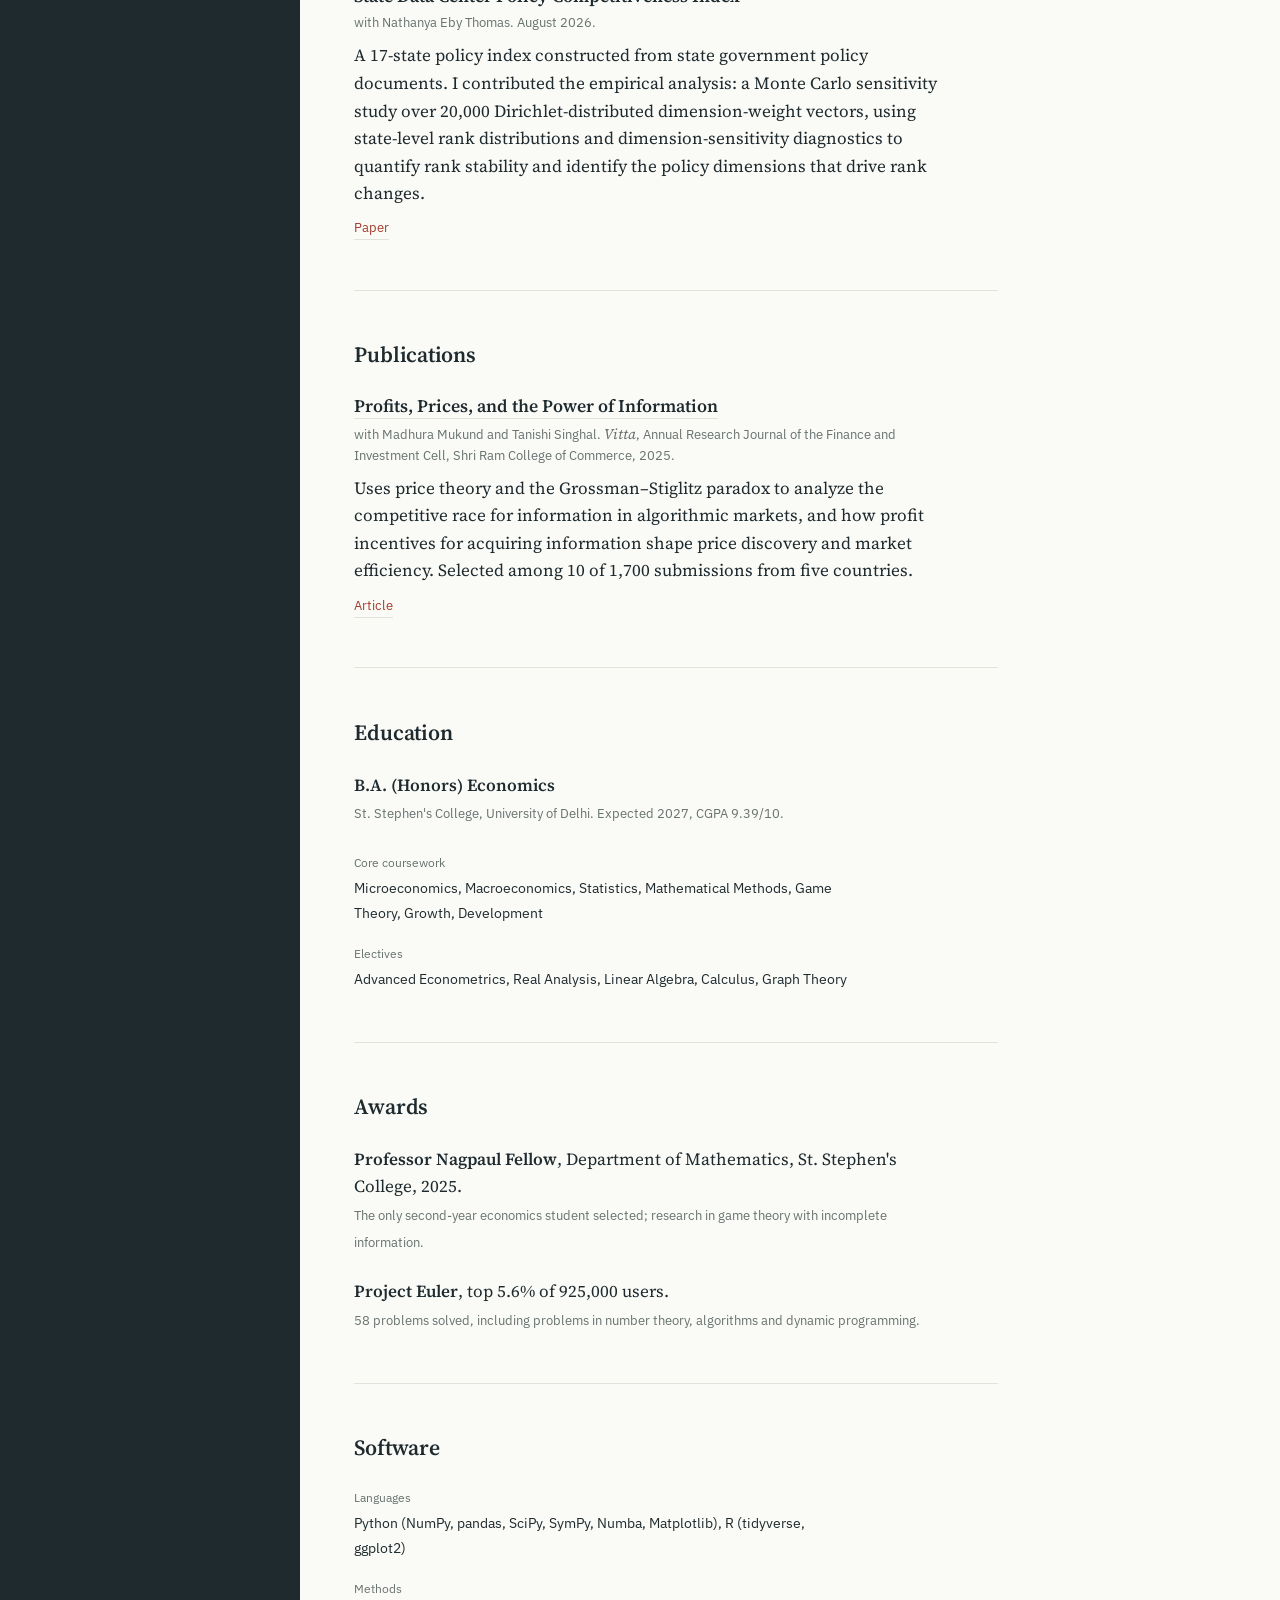
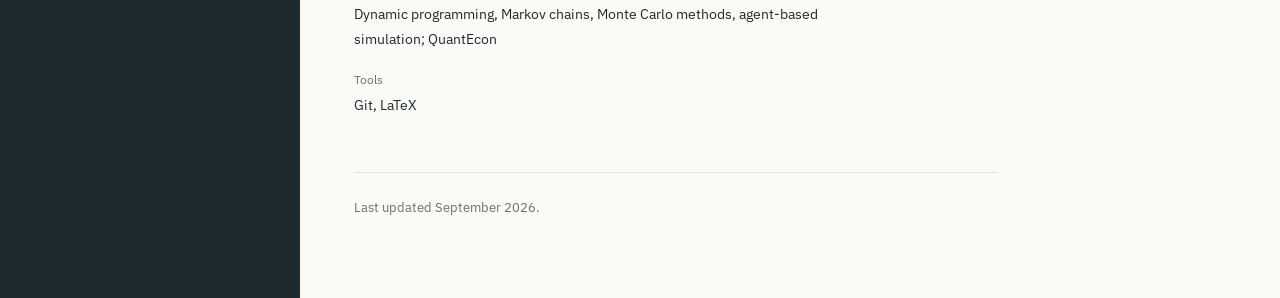
==== commit d0458eba: "sdcpi" ====
--- a/index.html
+++ b/index.html
@@ -437,12 +437,12 @@
       </div>
 
       <div class="entry">
-        <p class="title">State Data Center Policy Competitiveness Index</p>
+        <p class="title"><a href="papers/State Data Centre Policy Index Report.docx"></a>State Data Center Policy Competitiveness Index</p>
         <p class="meta">with Nathanya Eby Thomas. August 2026.</p>
         <p class="summary">A 17-state policy index constructed from state government policy documents. I contributed the empirical analysis: a Monte Carlo sensitivity study over 20,000 Dirichlet-distributed dimension-weight vectors, using state-level rank distributions and dimension-sensitivity diagnostics to quantify rank stability and identify the policy dimensions that drive rank changes.</p>
-        <!-- FILL IN: add a paper or repo link here once it is public, e.g.
-        <p class="links"><a href="papers/data-center-index.pdf">Paper</a></p>
-        -->
+        <!-- FILL IN: add a paper or repo link here once it is public, e.g.-->
+        <p class="links"><a href="papers/State Data Centre Policy Index Report.docx">Paper</a></p>
+        
       </div>
 
     </section>
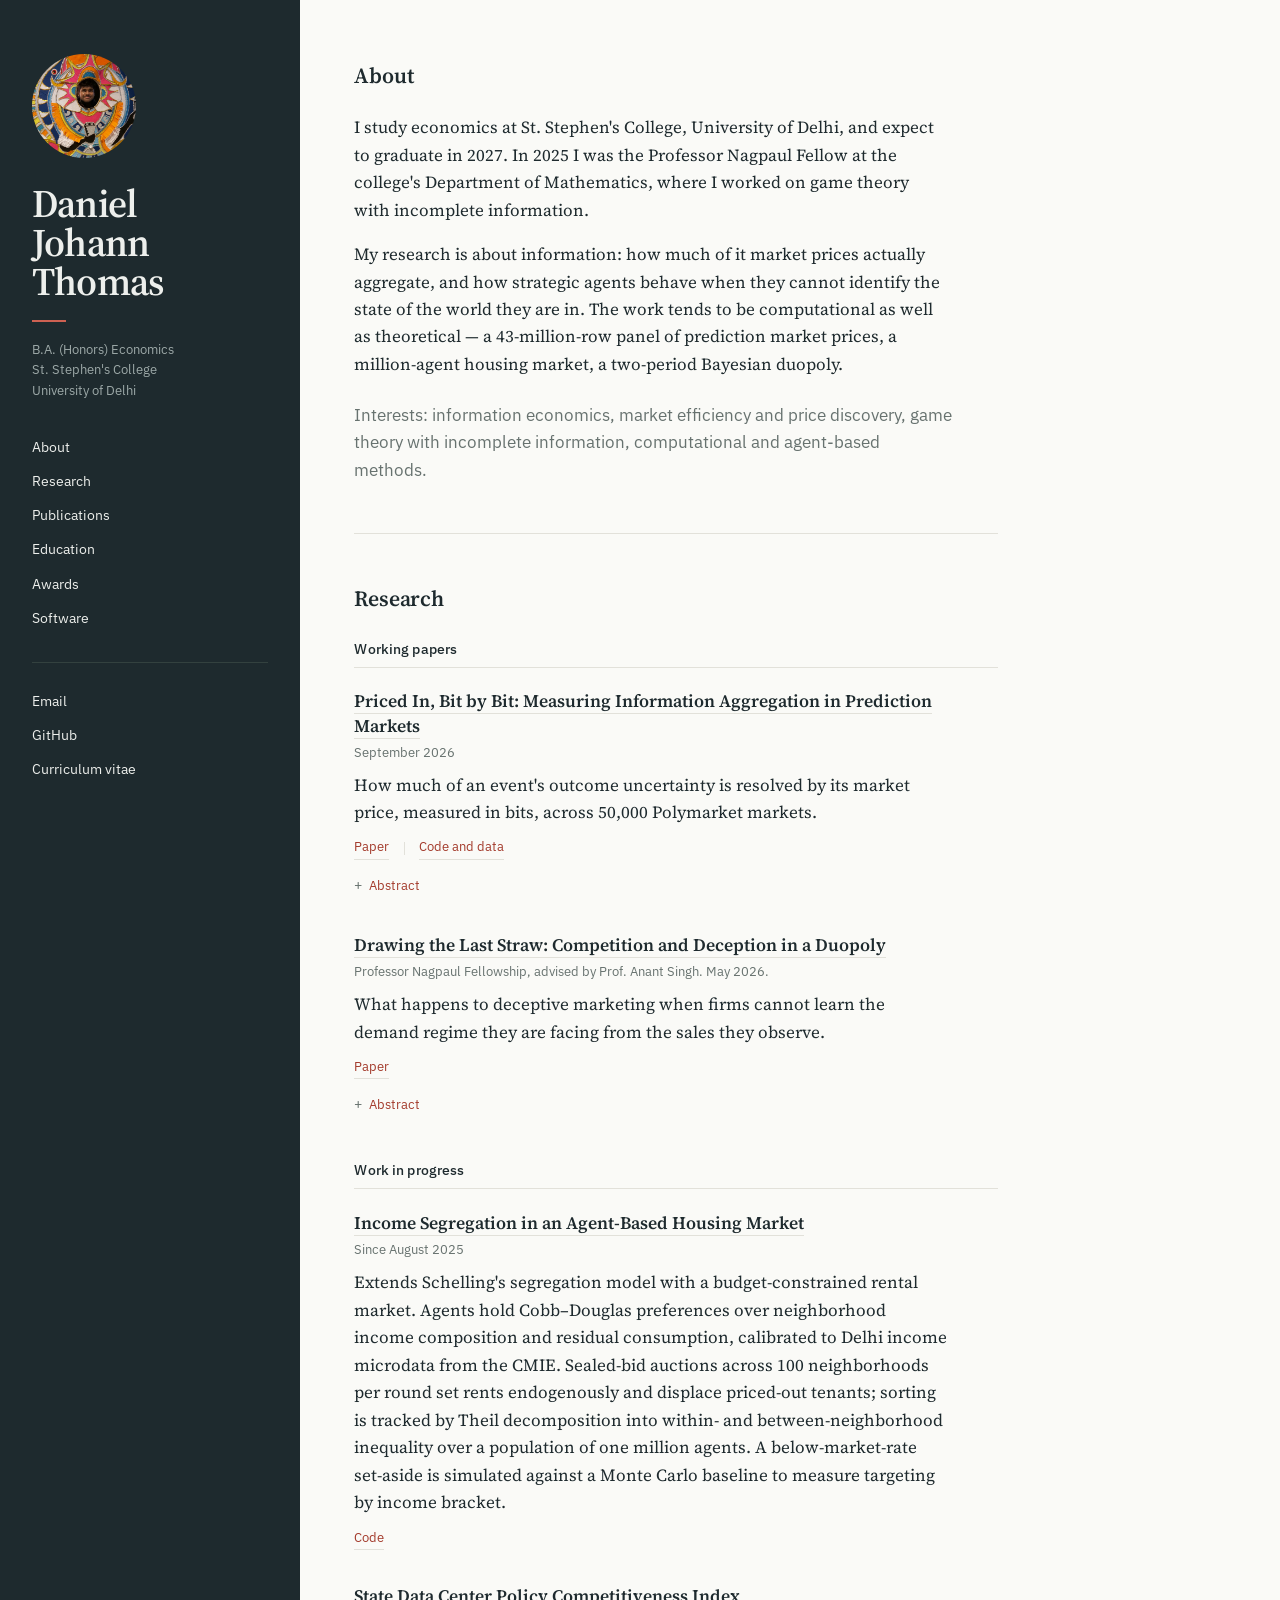
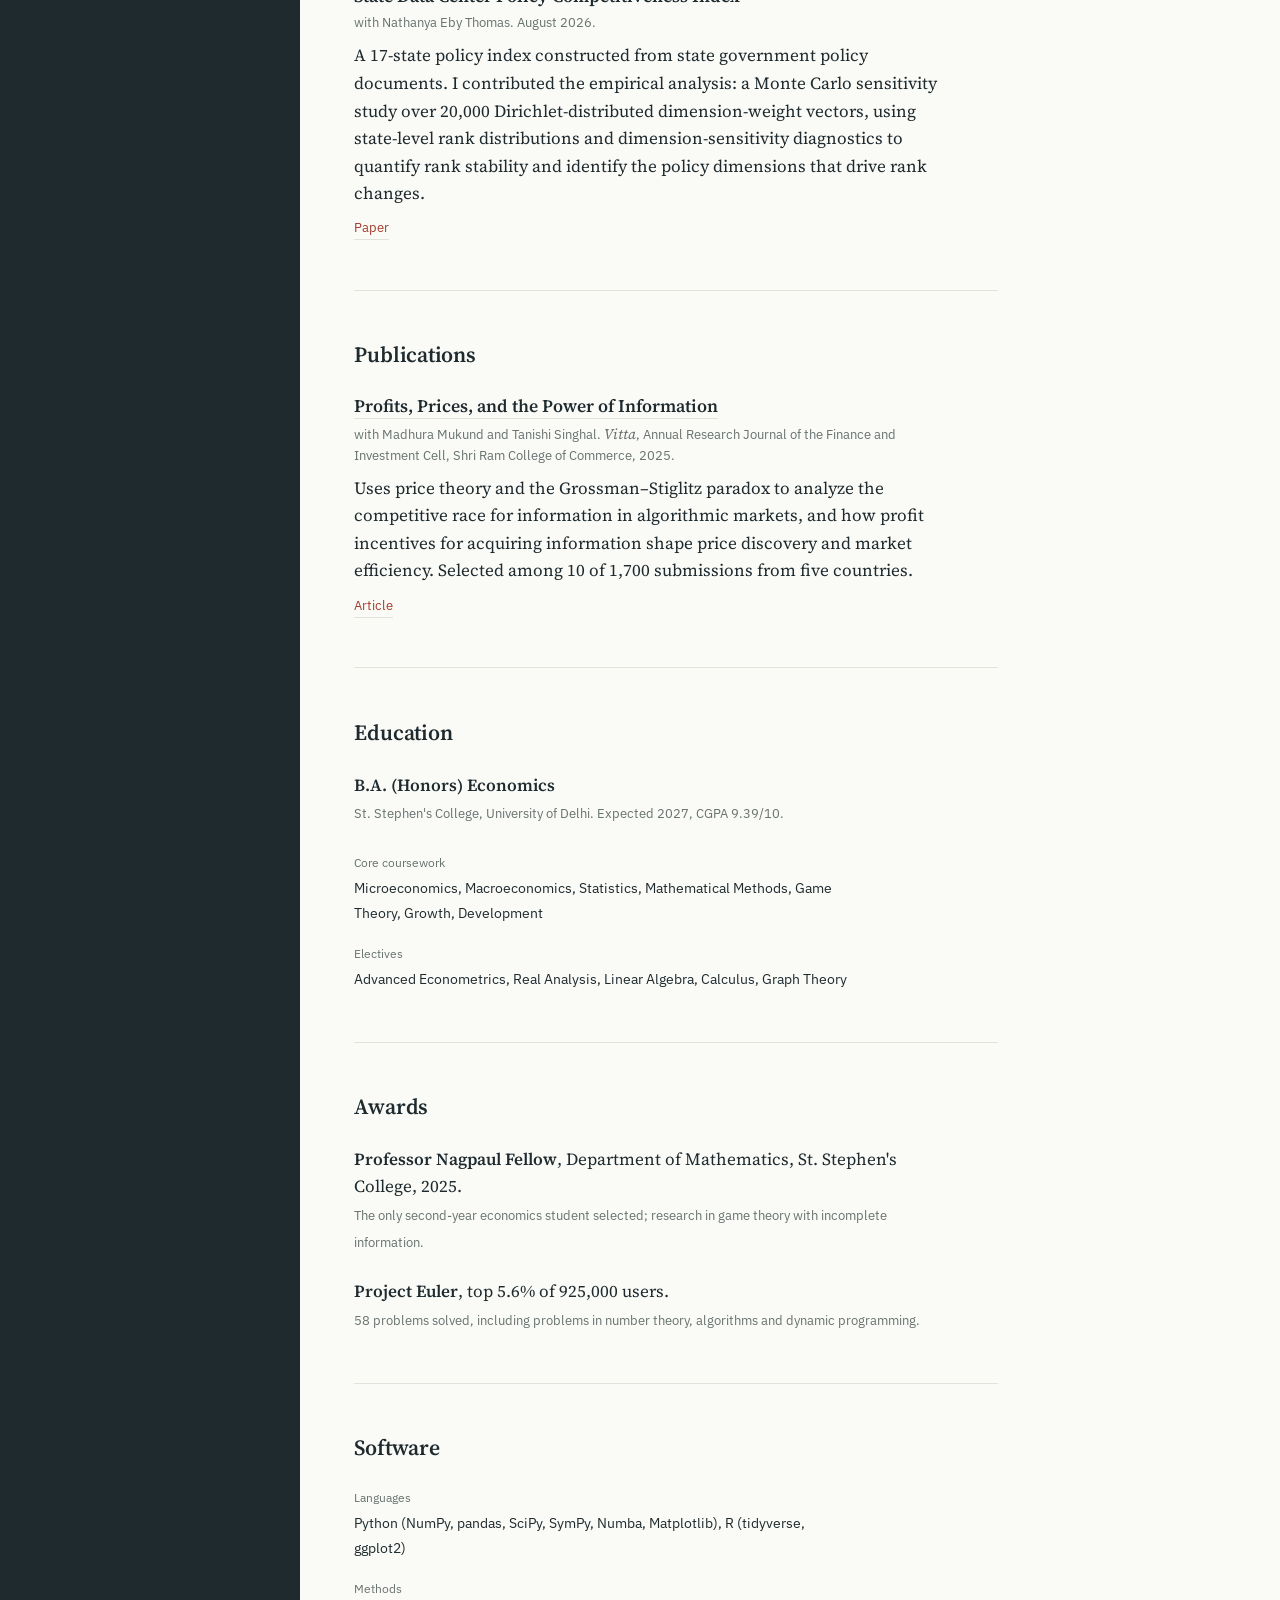
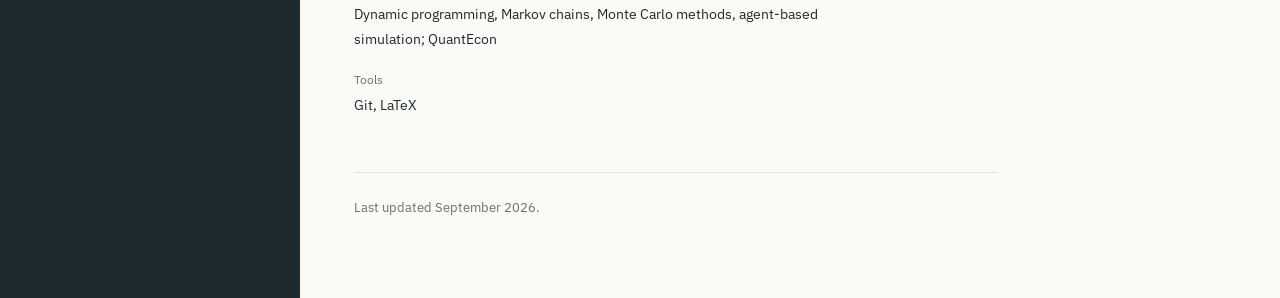
==== commit 53da6a08: "renamed nagpaul" ====
--- a/index.html
+++ b/index.html
@@ -397,7 +397,7 @@
             we find that observing prices on average resolves 53.65% of uncertainty surrounding 
             outcomes, consistent across different market structures. Even over 
             four months from resolution, prices reduce 36.36% of uncertainty, that 
-            figure jumping up to 90\% one day from resolution. Finally, following 
+            figure jumping up to 90% one day from resolution. Finally, following 
             Samuelson's martingales, we show that while price changes are statistically 
             predictable, any departure from a fair game is economically negligible, 
             consistent with prices closely following an efficient information aggregation
@@ -410,7 +410,7 @@
 
       <div class="entry">
         <!-- FILL IN: papers/strategic-deception.pdf -->
-        <p class="title"><a href="papers/nagpaul paper.pdf">Strategic Deception under Non-Identifiable Demand</a></p>
+        <p class="title"><a href="papers/nagpaul paper.pdf">Drawing the Last Straw: Competition and Deception in a Duopoly</a></p>
         <p class="meta">Professor Nagpaul Fellowship, advised by Prof. Anant Singh. May 2026.</p>
         <p class="summary">What happens to deceptive marketing when firms cannot learn the demand regime they are facing from the sales they observe.</p>
         <p class="links">
@@ -437,11 +437,11 @@
       </div>
 
       <div class="entry">
-        <p class="title"><a href="papers/State Data Centre Policy Index Report.docx"></a>State Data Center Policy Competitiveness Index</p>
+        <p class="title"><a href="papers/State Data Centre Policy Index Report.pdf"></a>State Data Center Policy Competitiveness Index</p>
         <p class="meta">with Nathanya Eby Thomas. August 2026.</p>
         <p class="summary">A 17-state policy index constructed from state government policy documents. I contributed the empirical analysis: a Monte Carlo sensitivity study over 20,000 Dirichlet-distributed dimension-weight vectors, using state-level rank distributions and dimension-sensitivity diagnostics to quantify rank stability and identify the policy dimensions that drive rank changes.</p>
         <!-- FILL IN: add a paper or repo link here once it is public, e.g.-->
-        <p class="links"><a href="papers/State Data Centre Policy Index Report.docx">Paper</a></p>
+        <p class="links"><a href="papers/State Data Centre Policy Index Report.pdf">Paper</a></p>
         
       </div>
 
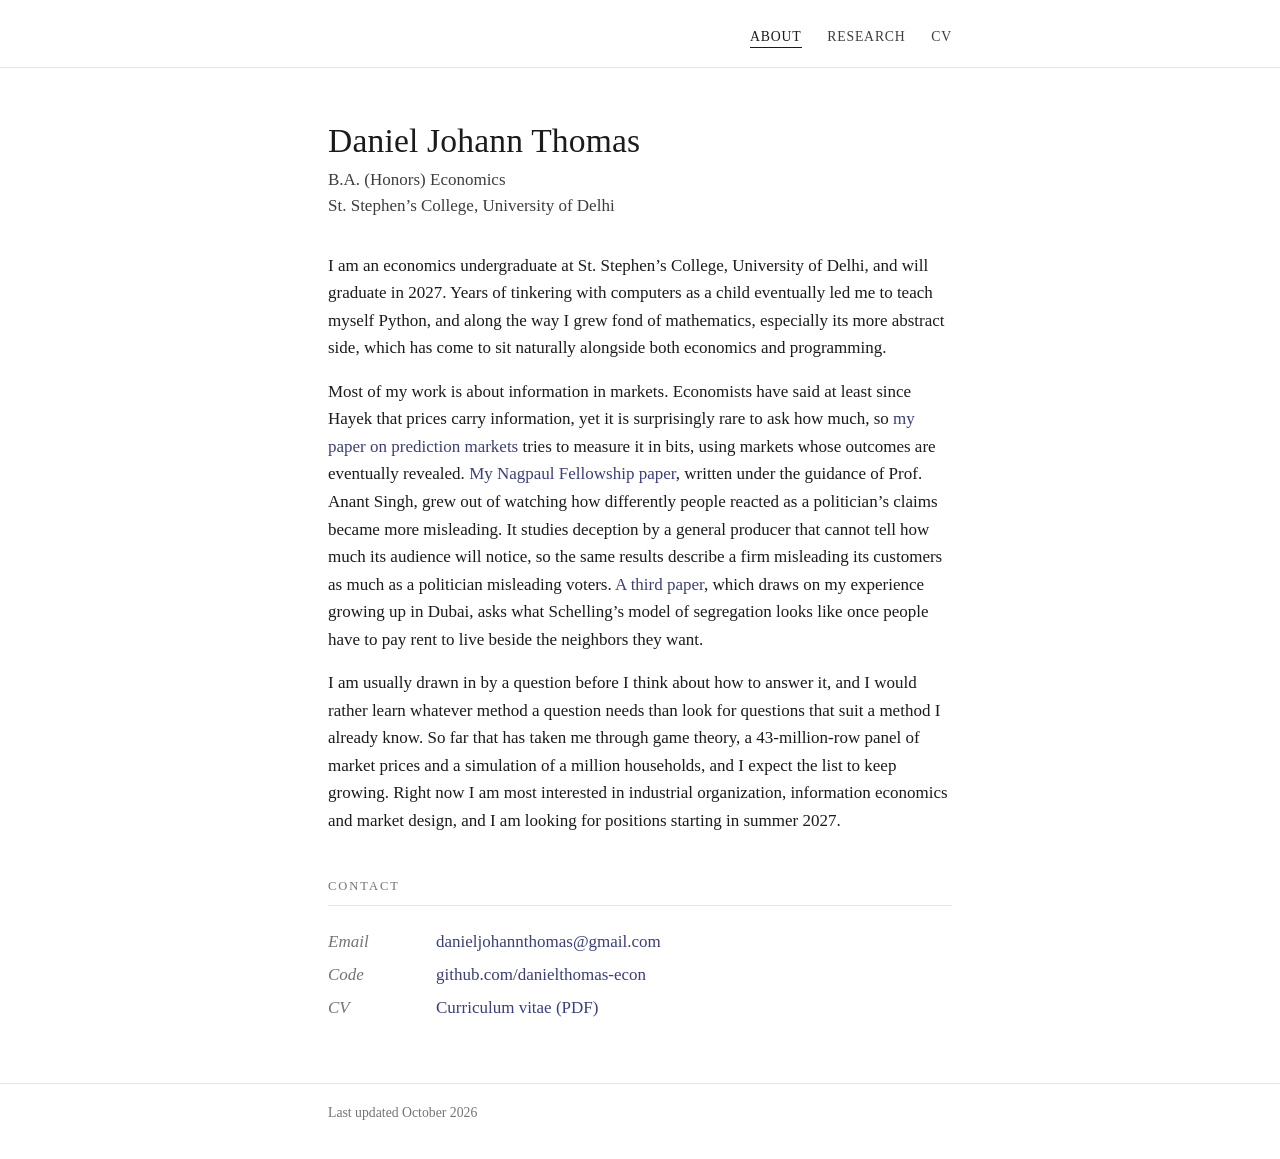
==== commit 15ea8ef7: "complete overhaul" ====
--- a/index.html
+++ b/index.html
@@ -4,511 +4,57 @@
 <meta charset="utf-8">
 <meta name="viewport" content="width=device-width, initial-scale=1">
 <title>Daniel Johann Thomas</title>
-
-<!-- ============================================================
-     LINKS TO FILL IN before you publish (search for "FILL IN"):
-       1. cv.pdf                              -> drop your CV in the repo root
-       2. papers/priced-in-bit-by-bit.pdf     -> prediction markets paper
-       3. papers/strategic-deception.pdf      -> Nagpaul paper
-       4. GitHub repo URLs (3 of them)
-       5. The Vitta article URL
-       6. og:url / canonical, if your site lives somewhere else
-     ============================================================ -->
-
 <meta name="description" content="Daniel Johann Thomas is an undergraduate economist at St. Stephen's College, University of Delhi, working on information aggregation in markets, games of incomplete information, and computational economics.">
 <link rel="canonical" href="https://danielthomas-econ.github.io/">
 <meta property="og:type" content="profile">
 <meta property="og:title" content="Daniel Johann Thomas">
-<meta property="og:description" content="Undergraduate economist at St. Stephen's College, University of Delhi. Information economics, market efficiency, and computational methods.">
+<meta property="og:description" content="Economics undergraduate at St. Stephen's College, University of Delhi, working on information in markets, from prediction markets to deception under competition and income segregation.">
 <meta property="og:url" content="https://danielthomas-econ.github.io/">
 <meta name="twitter:card" content="summary">
-
-<link rel="preconnect" href="https://fonts.googleapis.com">
-<link rel="preconnect" href="https://fonts.gstatic.com" crossorigin>
-<link href="https://fonts.googleapis.com/css2?family=IBM+Plex+Sans:wght@400;500&family=Source+Serif+4:ital,opsz,wght@0,8..60,400..700;1,8..60,400..700&display=swap" rel="stylesheet">
-
-<style>
-:root{
-  --paper:#FAFAF7;
-  --ink:#1E2A2E;
-  --muted:#67726F;
-  --rule:#E2E1DA;
-  --accent:#A33A2B;
-  --rail-bg:#1E2A2E;
-  --rail-ink:#EDEFEC;
-  --rail-muted:#9DA9A8;
-  --rail-rule:#33413F;
-  --rail-accent:#CE6152;
-  --serif:'Source Serif 4','Iowan Old Style',Georgia,'Times New Roman',serif;
-  --sans:'IBM Plex Sans',-apple-system,BlinkMacSystemFont,'Segoe UI',Helvetica,Arial,sans-serif;
-}
-@media (prefers-color-scheme: dark){
-  :root{
-    --paper:#15191A;
-    --ink:#E4E8E5;
-    --muted:#96A09E;
-    --rule:#29312F;
-    --accent:#E08272;
-    --rail-bg:#0E1213;
-    --rail-ink:#E9ECEA;
-    --rail-muted:#8E9A98;
-    --rail-rule:#252D2E;
-    --rail-accent:#E08272;
-  }
-}
-
-*,*::before,*::after{box-sizing:border-box;}
-html{scroll-behavior:smooth;-webkit-text-size-adjust:100%;}
-body{
-  margin:0;
-  background:var(--paper);
-  color:var(--ink);
-  font-family:var(--serif);
-  font-size:17px;
-  line-height:1.62;
-  font-synthesis-weight:none;
-  -webkit-font-smoothing:antialiased;
-}
-
-.skip{
-  position:absolute;left:-9999px;top:0;z-index:10;
-  background:var(--paper);color:var(--accent);
-  padding:.6rem 1rem;font-family:var(--sans);font-size:.85rem;
-}
-.skip:focus{left:0;}
-
-a{color:inherit;}
-a:focus-visible,summary:focus-visible{
-  outline:2px solid var(--accent);
-  outline-offset:3px;
-  border-radius:1px;
-}
-
-/* ---------- layout ---------- */
-.shell{
-  display:grid;
-  grid-template-columns:300px minmax(0,1fr);
-  min-height:100vh;
-  background:linear-gradient(to right,var(--rail-bg) 0 300px,var(--paper) 300px);
-}
-
-/* ---------- rail ---------- */
-.rail{
-  background:var(--rail-bg);
-  color:var(--rail-ink);
-  padding:3.4rem 2rem 2.4rem;
-  position:sticky;top:0;
-  height:100vh;height:100dvh;
-  overflow-y:auto;
-}
-.rail .portrait{
-  display:block;width:104px;height:104px;
-  object-fit:cover;border-radius:50%;
-  margin:0 0 1.6rem;
-}
-.rail h1{
-  font-family:var(--serif);
-  font-size:2.45rem;
-  font-weight:600;
-  line-height:1.0;
-  letter-spacing:-.02em;
-  margin:0;
-}
-.rail h1 span{display:block;}
-.mark{
-  width:34px;height:2px;
-  background:var(--rail-accent);
-  margin:1.15rem 0 1.05rem;
-}
-.rail .role{
-  font-family:var(--sans);
-  font-size:.83rem;
-  line-height:1.55;
-  color:var(--rail-muted);
-  margin:0;
-}
-.rail nav{margin-top:2rem;}
-.rail ul{list-style:none;margin:0;padding:0;}
-.rail li{margin:0 0 .42rem;}
-.rail nav a,.contact a{
-  font-family:var(--sans);
-  font-size:.86rem;
-  color:var(--rail-ink);
-  text-decoration:none;
-  border-bottom:1px solid transparent;
-  padding-bottom:1px;
-  transition:border-color .15s ease,color .15s ease;
-}
-.rail nav a:hover,.contact a:hover{
-  color:var(--rail-accent);
-  border-bottom-color:var(--rail-accent);
-}
-.contact{
-  margin-top:1.9rem;
-  padding-top:1.5rem;
-  border-top:1px solid var(--rail-rule);
-}
-.contact a{word-break:break-word;}
-
-/* ---------- content ---------- */
-main{padding:3.6rem 3.4rem 5rem;max-width:47rem;}
-section{margin:0 0 3.1rem;scroll-margin-top:1.5rem;}
-section:first-of-type{margin-top:0;}
-section + section{
-  padding-top:2.9rem;
-  border-top:1px solid var(--rule);
-}
-h2{
-  font-family:var(--serif);
-  font-size:1.36rem;
-  font-weight:600;
-  letter-spacing:-.01em;
-  margin:0 0 1.35rem;
-  scroll-margin-top:1.5rem;
-}
-h3{
-  font-family:var(--sans);
-  font-size:.85rem;
-  font-weight:500;
-  letter-spacing:.01em;
-  color:var(--ink);
-  margin:2.6rem 0 1.35rem;
-  padding-bottom:.45rem;
-  border-bottom:1px solid var(--rule);
-}
-h3:first-of-type{margin-top:0;}
-p{margin:0 0 1.05rem;max-width:66ch;}
-p:last-child{margin-bottom:0;}
-
-.lede p{font-size:1.06rem;}
-.interests{
-  font-family:var(--sans);
-  font-size:.88rem;
-  line-height:1.6;
-  color:var(--muted);
-  max-width:60ch;
-  margin-top:1.5rem;
-}
-
-/* ---------- entries ---------- */
-.entry{margin:0 0 2.15rem;max-width:66ch;}
-.entry:last-child{margin-bottom:0;}
-.entry .title{
-  font-size:1.1rem;
-  font-weight:600;
-  line-height:1.38;
-  margin:0 0 .3rem;
-  max-width:none;
-}
-.entry .title a{
-  text-decoration:none;
-  border-bottom:1px solid var(--rule);
-  transition:border-color .15s ease,color .15s ease;
-}
-.entry .title a:hover{color:var(--accent);border-bottom-color:var(--accent);}
-.meta{
-  font-family:var(--sans);
-  font-size:.82rem;
-  line-height:1.55;
-  color:var(--muted);
-  margin:0 0 .55rem;
-  max-width:none;
-}
-.meta em{font-family:var(--serif);font-size:.9rem;font-style:italic;}
-.summary{margin:0 0 .6rem;}
-
-.links{
-  font-family:var(--sans);
-  font-size:.82rem;
-  margin:.55rem 0 0;
-  display:flex;
-  flex-wrap:wrap;
-  align-items:center;
-  gap:.55rem .9rem;
-  max-width:none;
-}
-.links a{
-  color:var(--accent);
-  text-decoration:none;
-  border-bottom:1px solid var(--rule);
-  padding-bottom:1px;
-  transition:border-color .15s ease;
-}
-.links a:hover{border-bottom-color:var(--accent);}
-.links .sep{
-  display:inline-block;
-  width:1px;height:.82rem;
-  background:var(--rule);
-}
-
-/* ---------- abstracts ---------- */
-details{margin-top:.7rem;max-width:66ch;}
-summary{
-  font-family:var(--sans);
-  font-size:.82rem;
-  color:var(--accent);
-  cursor:pointer;
-  list-style:none;
-  display:inline-flex;
-  align-items:baseline;
-  gap:.42rem;
-}
-summary::-webkit-details-marker{display:none;}
-summary::before{
-  content:"+";
-  font-family:var(--sans);
-  font-size:.86rem;
-  line-height:1;
-  color:var(--muted);
-}
-details[open] summary::before{content:"\2212";}
-details[open] summary{margin-bottom:.6rem;}
-details .body{
-  font-size:.97rem;
-  color:var(--muted);
-  border-left:1px solid var(--rule);
-  padding-left:1.1rem;
-}
-details .body p{color:var(--muted);}
-
-/* ---------- compact lists ---------- */
-.stack{list-style:none;margin:0;padding:0;max-width:66ch;}
-.stack > li{margin:0 0 1.4rem;}
-.stack > li:last-child{margin-bottom:0;}
-.stack .what{font-weight:600;}
-.spaced{margin-top:1.6rem;}
-.tools{
-  font-family:var(--sans);
-  font-size:.9rem;
-  line-height:1.72;
-  max-width:62ch;
-}
-.tools dt{color:var(--muted);font-size:.78rem;margin-top:1.1rem;}
-.tools dt:first-child{margin-top:0;}
-.tools dd{margin:.15rem 0 0;}
-
-footer{
-  margin-top:3.4rem;
-  padding-top:1.5rem;
-  border-top:1px solid var(--rule);
-  font-family:var(--sans);
-  font-size:.79rem;
-  color:var(--muted);
-}
-
-/* ---------- responsive ---------- */
-@media (max-width:900px){
-  .shell{grid-template-columns:1fr;background:var(--paper);}
-  .rail{
-    position:static;height:auto;
-    padding:2.6rem 1.6rem 2.2rem;
-  }
-  .rail h1{font-size:2.15rem;}
-  .rail nav{margin-top:1.6rem;}
-  .rail nav ul{display:flex;flex-wrap:wrap;gap:.35rem 1.1rem;}
-  .rail nav li{margin:0;}
-  .contact ul{display:flex;flex-wrap:wrap;gap:.35rem 1.1rem;}
-  main{padding:2.6rem 1.6rem 3.4rem;}
-  section{margin-bottom:2.5rem;}
-  section + section{padding-top:2.4rem;}
-}
-@media (max-width:420px){
-  body{font-size:16px;}
-  .rail h1{font-size:1.95rem;}
-}
-@media (prefers-reduced-motion: reduce){
-  html{scroll-behavior:auto;}
-  *{transition:none !important;}
-}
-</style>
+<link rel="stylesheet" href="style.css">
 </head>
 
 <body>
-<a class="skip" href="#main">Skip to content</a>
 
-<div class="shell">
-
-  <aside class="rail">
-    <img class="portrait" src="img/portrait.jpg" alt="Daniel Johann Thomas">
-
-    <h1><span>Daniel</span><span>Johann</span><span>Thomas</span></h1>
-    <div class="mark"></div>
-    <p class="role">
-      B.A. (Honors) Economics<br>
-      St.&nbsp;Stephen's College<br>
-      University of Delhi
-    </p>
-
-    <nav aria-label="Sections">
-      <ul>
-        <li><a href="#about">About</a></li>
-        <li><a href="#research">Research</a></li>
-        <li><a href="#publications">Publications</a></li>
-        <li><a href="#education">Education</a></li>
-        <li><a href="#awards">Awards</a></li>
-        <li><a href="#tools">Software</a></li>
+<header class="topbar home">
+  <div class="wrap">
+    <nav aria-label="Main">
+      <ul class="nav">
+        <li><a href="./" aria-current="page">About</a></li>
+        <li><a href="research.html">Research</a></li>
+        <li><a href="Daniel%20Thomas%20-%20CV.pdf">CV</a></li>
       </ul>
     </nav>
+  </div>
+</header>
 
-    <div class="contact">
-      <ul>
-        <li><a href="mailto:danieljohannthomas@gmail.com">Email</a></li>
-        <li><a href="https://github.com/danielthomas-econ">GitHub</a></li>
-        <!-- FILL IN: put your CV at the repo root as cv.pdf -->
-        <li><a href="Daniel Thomas - CV.pdf">Curriculum vitae</a></li>
-      </ul>
-    </div>
-  </aside>
+<main class="wrap">
 
-  <main id="main">
+  <h1>Daniel Johann Thomas</h1>
+  <p class="affil">B.A. (Honors) Economics<br>St.&nbsp;Stephen&rsquo;s College, University of Delhi</p>
 
-    <section id="about" class="lede">
-      <h2>About</h2>
-      <p>I study economics at St. Stephen's College, University of Delhi, and expect to graduate in 2027. In 2025 I was the Professor Nagpaul Fellow at the college's Department of Mathematics, where I worked on game theory with incomplete information.</p>
-      <p>My research is about information: how much of it market prices actually aggregate, and how strategic agents behave when they cannot identify the state of the world they are in. The work tends to be computational as well as theoretical — a 43-million-row panel of prediction market prices, a million-agent housing market, a two-period Bayesian duopoly.</p>
-      <p class="interests">Interests: information economics, market efficiency and price discovery, game theory with incomplete information, computational and agent-based methods.</p>
-    </section>
+  <div class="lede">
+    <p>I am an economics undergraduate at St.&nbsp;Stephen&rsquo;s College, University of Delhi, and will graduate in 2027. Years of tinkering with computers as a child eventually led me to teach myself Python, and along the way I grew fond of mathematics, especially its more abstract side, which has come to sit naturally alongside both economics and programming.</p>
+    <p>Most of my work is about information in markets. Economists have said at least since Hayek that prices carry information, yet it is surprisingly rare to ask how much, so <a href="research.html#polymarket">my paper on prediction markets</a> tries to measure it in bits, using markets whose outcomes are eventually revealed. <a href="research.html#deception">My Nagpaul Fellowship paper</a>, written under the guidance of Prof. Anant Singh, grew out of watching how differently people reacted as a politician&rsquo;s claims became more misleading. It studies deception by a general producer that cannot tell how much its audience will notice, so the same results describe a firm misleading its customers as much as a politician misleading voters. <a href="research.html#housing">A third paper</a>, which draws on my experience growing up in Dubai, asks what Schelling&rsquo;s model of segregation looks like once people have to pay rent to live beside the neighbors they want.</p>
+    <p>I am usually drawn in by a question before I think about how to answer it, and I would rather learn whatever method a question needs than look for questions that suit a method I already know. So far that has taken me through game theory, a 43&#8209;million&#8209;row panel of market prices and a simulation of a million households, and I expect the list to keep growing. Right now I am most interested in industrial organization, information economics and market design, and I am looking for positions starting in summer 2027.</p>
+  </div>
 
-    <section id="research">
-      <h2>Research</h2>
+  <section aria-labelledby="contact">
+    <h2 id="contact">Contact</h2>
+    <ul class="contact">
+      <li><span class="k">Email</span><a href="mailto:danieljohannthomas@gmail.com">danieljohannthomas@gmail.com</a></li>
+      <li><span class="k">Code</span><a href="https://github.com/danielthomas-econ">github.com/danielthomas-econ</a></li>
+      <li><span class="k">CV</span><a href="Daniel%20Thomas%20-%20CV.pdf">Curriculum vitae (PDF)</a></li>
+    </ul>
+  </section>
 
-      <h3>Working papers</h3>
+</main>
 
-      <div class="entry">
-        <!-- FILL IN: papers/priced-in-bit-by-bit.pdf -->
-        <p class="title"><a href="papers/polymarket.pdf">Priced In, Bit by Bit: Measuring Information Aggregation in Prediction Markets</a></p>
-        <p class="meta">September 2026</p>
-        <p class="summary">How much of an event's outcome uncertainty is resolved by its market price, measured in bits, across 50,000 Polymarket markets.</p>
-        <p class="links">
-          <a href="papers/polymarket.pdf">Paper</a>
-          <span class="sep" aria-hidden="true"></span>
-          <!-- FILL IN: replace with the repository URL -->
-          <a href="https://github.com/danielthomas-econ/pricing_in_information">Code and data</a>
-        </p>
-        <details>
-          <summary>Abstract</summary>
-          <div class="body">
-            <p>Prediction markets are typically evaluated on whether their prices are 
-            well calibrated forecasts of eventual outcomes. This paper asks a 
-            different question: how informative are prices? We use Shannon entropy 
-            and mutual information
-            to quantify how much information observing prices tells us about the final 
-            outcome. Using a panel of roughly 50,000 closed binary markets on Polymarket,
-            we find that observing prices on average resolves 53.65% of uncertainty surrounding 
-            outcomes, consistent across different market structures. Even over 
-            four months from resolution, prices reduce 36.36% of uncertainty, that 
-            figure jumping up to 90% one day from resolution. Finally, following 
-            Samuelson's martingales, we show that while price changes are statistically 
-            predictable, any departure from a fair game is economically negligible, 
-            consistent with prices closely following an efficient information aggregation
-            process. These findings are largely consistent with Hayek's claim that 
-            prices aggregate dispersed information, with only small, though significant, 
-            departures from perfect efficiency. 
-         </div>
-        </details>
-      </div>
-
-      <div class="entry">
-        <!-- FILL IN: papers/strategic-deception.pdf -->
-        <p class="title"><a href="papers/nagpaul paper.pdf">Drawing the Last Straw: Competition and Deception in a Duopoly</a></p>
-        <p class="meta">Professor Nagpaul Fellowship, advised by Prof. Anant Singh. May 2026.</p>
-        <p class="summary">What happens to deceptive marketing when firms cannot learn the demand regime they are facing from the sales they observe.</p>
-        <p class="links">
-          <a href="papers/nagpaul paper.pdf">Paper</a>
-        </p>
-        <details>
-          <summary>Abstract</summary>
-          <div class="body">
-            <p>I develop a two-period Bayesian duopoly in which firms choose how much to deceive consumers whose tolerance for deception is unknown, and in which observed sales cannot identify true market demand because demand mappings overlap across regimes. Heterogeneity in beliefs generates a unique asymmetric Bayesian Nash equilibrium with strategic complementarity in deceptive marketing. I show that competition amplifies belief errors rather than correcting them, creating a strictly positive probability of complete market collapse.</p>
-          </div>
-        </details>
-      </div>
-
-      <h3>Work in progress</h3>
-
-      <div class="entry">
-        <!-- FILL IN: replace with the repository URL -->
-        <p class="title"><a href="https://github.com/danielthomas-econ/schelling_income_model">Income Segregation in an Agent-Based Housing Market</a></p>
-        <p class="meta">Since August 2025</p>
-        <p class="summary">Extends Schelling's segregation model with a budget-constrained rental market. Agents hold Cobb–Douglas preferences over neighborhood income composition and residual consumption, calibrated to Delhi income microdata from the CMIE. Sealed-bid auctions across 100 neighborhoods per round set rents endogenously and displace priced-out tenants; sorting is tracked by Theil decomposition into within- and between-neighborhood inequality over a population of one million agents. A below-market-rate set-aside is simulated against a Monte Carlo baseline to measure targeting by income bracket.</p>
-        <p class="links">
-          <a href="https://github.com/danielthomas-econ/schelling_income_model">Code</a>
-        </p>
-      </div>
-
-      <div class="entry">
-        <p class="title"><a href="papers/State Data Centre Policy Index Report.pdf"></a>State Data Center Policy Competitiveness Index</p>
-        <p class="meta">with Nathanya Eby Thomas. August 2026.</p>
-        <p class="summary">A 17-state policy index constructed from state government policy documents. I contributed the empirical analysis: a Monte Carlo sensitivity study over 20,000 Dirichlet-distributed dimension-weight vectors, using state-level rank distributions and dimension-sensitivity diagnostics to quantify rank stability and identify the policy dimensions that drive rank changes.</p>
-        <!-- FILL IN: add a paper or repo link here once it is public, e.g.-->
-        <p class="links"><a href="papers/State Data Centre Policy Index Report.pdf">Paper</a></p>
-        
-      </div>
-
-    </section>
-
-    <section id="publications">
-      <h2>Publications</h2>
-
-      <div class="entry">
-        <!-- FILL IN: the Vitta article URL -->
-        <p class="title"><a href="papers/Vitta25_Profits_Prices_Information.pdf">Profits, Prices, and the Power of Information</a></p>
-        <p class="meta">with Madhura Mukund and Tanishi Singhal. <em>Vitta</em>, Annual Research Journal of the Finance and Investment Cell, Shri Ram College of Commerce, 2025.</p>
-        <p class="summary">Uses price theory and the Grossman–Stiglitz paradox to analyze the competitive race for information in algorithmic markets, and how profit incentives for acquiring information shape price discovery and market efficiency. Selected among 10 of 1,700 submissions from five countries.</p>
-        <p class="links">
-          <a href="papers/Vitta25_Profits_Prices_Information.pdf">Article</a>
-        </p>
-      </div>
-    </section>
-
-    <section id="education">
-      <h2>Education</h2>
-      <ul class="stack">
-        <li>
-          <span class="what">B.A. (Honors) Economics</span><br>
-          <span class="meta">St. Stephen's College, University of Delhi. Expected 2027, CGPA 9.39/10.</span>
-        </li>
-      </ul>
-      <dl class="tools spaced">
-        <dt>Core coursework</dt>
-        <dd>Microeconomics, Macroeconomics, Statistics, Mathematical Methods, Game Theory, Growth, Development</dd>
-        <dt>Electives</dt>
-        <dd>Advanced Econometrics, Real Analysis, Linear Algebra, Calculus, Graph Theory</dd>
-      </dl>
-    </section>
-
-    <section id="awards">
-      <h2>Awards</h2>
-      <ul class="stack">
-        <li>
-          <span class="what">Professor Nagpaul Fellow</span>, Department of Mathematics, St. Stephen's College, 2025.<br>
-          <span class="meta">The only second-year economics student selected; research in game theory with incomplete information.</span>
-        </li>
-        <li>
-          <span class="what">Project Euler</span>, top 5.6% of 925,000 users.<br>
-          <span class="meta">58 problems solved, including problems in number theory, algorithms and dynamic programming.</span>
-        </li>
-      </ul>
-    </section>
-
-    <section id="tools">
-      <h2>Software</h2>
-      <dl class="tools">
-        <dt>Languages</dt>
-        <dd>Python (NumPy, pandas, SciPy, SymPy, Numba, Matplotlib), R (tidyverse, ggplot2)</dd>
-        <dt>Methods</dt>
-        <dd>Dynamic programming, Markov chains, Monte Carlo methods, agent-based simulation; QuantEcon</dd>
-        <dt>Tools</dt>
-        <dd>Git, LaTeX</dd>
-      </dl>
-    </section>
-
-    <footer>
-      <p>Last updated September 2026.</p>
-    </footer>
-
-  </main>
-</div>
+<footer>
+  <div class="wrap">
+    <span>Last updated October 2026</span>
+  </div>
+</footer>
 
 <script type="application/ld+json">
 {
@@ -518,13 +64,10 @@
   "email":"mailto:danieljohannthomas@gmail.com",
   "url":"https://danielthomas-econ.github.io/",
   "jobTitle":"Undergraduate student in economics",
-  "affiliation":{
-    "@type":"CollegeOrUniversity",
-    "name":"St. Stephen's College, University of Delhi"
-  },
+  "affiliation":{"@type":"CollegeOrUniversity","name":"St. Stephen's College, University of Delhi"},
   "knowsAbout":["Information economics","Market efficiency","Game theory","Computational economics"],
   "sameAs":["https://github.com/danielthomas-econ"]
 }
 </script>
 </body>
-</html>
+</html>
--- a/style.css
+++ b/style.css
@@ -0,0 +1,182 @@
+/* Daniel Johann Thomas: shared styles for every page */
+
+:root{
+  --paper:#FFFFFF;
+  --ink:#1B1B1B;
+  --soft:#3D3D3D;
+  --muted:#747474;
+  --rule:#E6E6E6;
+  --link:#3A3F7A;        /* same slate as the links in the CV */
+  --serif:"Palatino Linotype",Palatino,"Book Antiqua","TeX Gyre Pagella","URW Palladio L",Georgia,serif;
+  --measure:42rem;
+}
+
+*,*::before,*::after{box-sizing:border-box;}
+html{-webkit-text-size-adjust:100%;color-scheme:light;}
+body{
+  margin:0;
+  background:var(--paper);
+  color:var(--ink);
+  font-family:var(--serif);
+  font-size:17px;
+  line-height:1.62;
+  -webkit-font-smoothing:antialiased;
+  text-rendering:optimizeLegibility;
+  font-variant-numeric:oldstyle-nums;
+}
+
+a{color:var(--link);text-decoration:none;}
+a:hover{text-decoration:underline;text-decoration-thickness:1px;text-underline-offset:.18em;}
+a:focus-visible,button:focus-visible{outline:1.5px solid var(--link);outline-offset:3px;border-radius:2px;}
+
+.wrap{max-width:var(--measure);margin:0 auto;padding:0 1.5rem;}
+
+/* ---------- top bar ---------- */
+.topbar{border-bottom:1px solid var(--rule);}
+.topbar .wrap{
+  display:flex;justify-content:space-between;align-items:baseline;
+  gap:.5rem 2rem;flex-wrap:wrap;
+  padding-top:1.35rem;padding-bottom:1.1rem;
+}
+.topbar.home .wrap{justify-content:flex-end;}
+.site-name{
+  color:var(--ink);
+  letter-spacing:.06em;
+  text-transform:uppercase;
+  font-size:.86rem;
+}
+.site-name:hover{text-decoration:none;color:var(--link);}
+.nav{list-style:none;margin:0;padding:0;display:flex;gap:1.6rem;}
+.nav a{
+  color:var(--soft);
+  font-size:.86rem;
+  letter-spacing:.06em;
+  text-transform:uppercase;
+  padding-bottom:.2rem;
+  border-bottom:1px solid transparent;
+}
+.nav a:hover{color:var(--link);text-decoration:none;border-bottom-color:var(--link);}
+.nav a[aria-current="page"]{color:var(--ink);border-bottom-color:var(--ink);}
+
+/* ---------- page body ---------- */
+main.wrap{padding-top:3.4rem;padding-bottom:3.5rem;}
+h1{
+  font-size:2.1rem;
+  font-weight:400;
+  line-height:1.15;
+  letter-spacing:.005em;
+  margin:0 0 .4rem;
+}
+.affil{margin:0;color:var(--soft);line-height:1.5;}
+.lede{margin-top:2.1rem;}
+.lede p{margin:0 0 1rem;}
+.interests{color:var(--soft);}
+.lede .aside{color:var(--soft);font-style:italic;}
+.interests em{font-style:italic;}
+
+h2{
+  font-size:.78rem;
+  font-weight:400;
+  text-transform:uppercase;
+  letter-spacing:.16em;
+  color:var(--muted);
+  margin:0 0 1.35rem;
+  padding-bottom:.55rem;
+  border-bottom:1px solid var(--rule);
+}
+section{margin-top:3rem;}
+section:first-of-type{margin-top:2.6rem;}
+
+/* ---------- home: current work + contact ---------- */
+.feature .title{margin:0;font-weight:700;font-size:1.06rem;line-height:1.4;}
+.feature .title a{color:var(--ink);}
+.feature .title a:hover{color:var(--link);}
+.feature p{margin:.3rem 0 0;color:var(--soft);}
+.feature .more{margin-top:.55rem;font-size:.94rem;}
+
+.contact{list-style:none;margin:0;padding:0;}
+.contact li{display:flex;gap:1.25rem;margin:0 0 .35rem;}
+.contact .k{width:5.5rem;flex-shrink:0;color:var(--muted);font-style:italic;}
+
+/* ---------- research page ---------- */
+.page-head{display:flex;justify-content:space-between;align-items:baseline;gap:1rem;flex-wrap:wrap;}
+.expand-all{
+  appearance:none;border:0;background:none;padding:0;
+  font:inherit;font-size:.94rem;color:var(--link);cursor:pointer;
+}
+.expand-all:hover{text-decoration:underline;text-decoration-thickness:1px;text-underline-offset:.18em;}
+
+.paper{margin:0 0 1.75rem;}
+.paper:last-child{margin-bottom:0;}
+.paper .title{margin:0;font-size:1.06rem;font-weight:700;line-height:1.4;}
+.paper .title a{color:var(--ink);}
+.paper .title a:hover{color:var(--link);}
+.paper .meta{margin:.15rem 0 0;color:var(--soft);line-height:1.5;}
+.paper .note{margin:.15rem 0 0;color:var(--muted);font-style:italic;line-height:1.5;}
+
+.actions{
+  margin:.3rem 0 0;
+  display:flex;flex-wrap:wrap;align-items:baseline;
+  gap:.2rem 1.15rem;
+  font-size:.94rem;
+}
+.toggle{
+  appearance:none;border:0;background:none;padding:0;margin:0;
+  font:inherit;color:var(--link);cursor:pointer;
+}
+.toggle::after{content:" +";color:var(--muted);}
+.toggle[aria-expanded="true"]::after{content:" \2212";}
+.toggle:hover{text-decoration:underline;text-decoration-thickness:1px;text-underline-offset:.18em;}
+
+.abstract{
+  margin:.7rem 0 .2rem;
+  padding-left:1.05rem;
+  border-left:1px solid var(--rule);
+  color:var(--soft);
+  font-size:.96rem;
+  line-height:1.62;
+  hyphens:auto;
+}
+.abstract p{margin:0 0 .7rem;}
+.abstract p:last-child{margin-bottom:0;}
+.fig{margin:1.2rem 0 1.1rem;}
+.fig img{display:block;width:100%;height:auto;}
+.fig figcaption{margin-top:.45rem;font-size:.88rem;line-height:1.5;color:var(--soft);}
+.fig .n{font-style:italic;}
+.fig .fig-note{display:block;margin-top:.4rem;color:var(--muted);font-style:normal;}
+.abstract .kw{font-size:.9rem;color:var(--muted);margin:0;}
+.abstract p + .kw{margin-top:.7rem;}
+.abstract .kw + .kw{margin-top:0;}
+
+/* ---------- footer ---------- */
+footer{border-top:1px solid var(--rule);}
+footer .wrap{
+  display:flex;justify-content:space-between;gap:.4rem 1.5rem;flex-wrap:wrap;
+  padding-top:1.1rem;padding-bottom:2.2rem;
+  color:var(--muted);font-size:.86rem;
+}
+footer a{color:var(--muted);}
+footer a:hover{color:var(--link);}
+footer .links{display:flex;gap:1.1rem;}
+
+/* ---------- small screens ---------- */
+@media (max-width:600px){
+  body{font-size:16.5px;}
+  .wrap{padding:0 1rem;}
+  .topbar .wrap{flex-direction:column;align-items:flex-start;gap:.6rem;}
+  .topbar.home .wrap{align-items:flex-start;}
+  main.wrap{padding-top:2.4rem;}
+  h1{font-size:1.8rem;}
+  section{margin-top:2.5rem;}
+  .contact li{display:block;}
+  .contact .k{display:block;width:auto;}
+}
+
+/* ---------- print: every abstract open, no chrome ---------- */
+@media print{
+  body{font-size:11pt;}
+  .topbar,.expand-all,.toggle,footer{display:none;}
+  .abstract[hidden]{display:block;}
+  a{color:var(--ink);}
+  main.wrap{padding-top:0;}
+}
